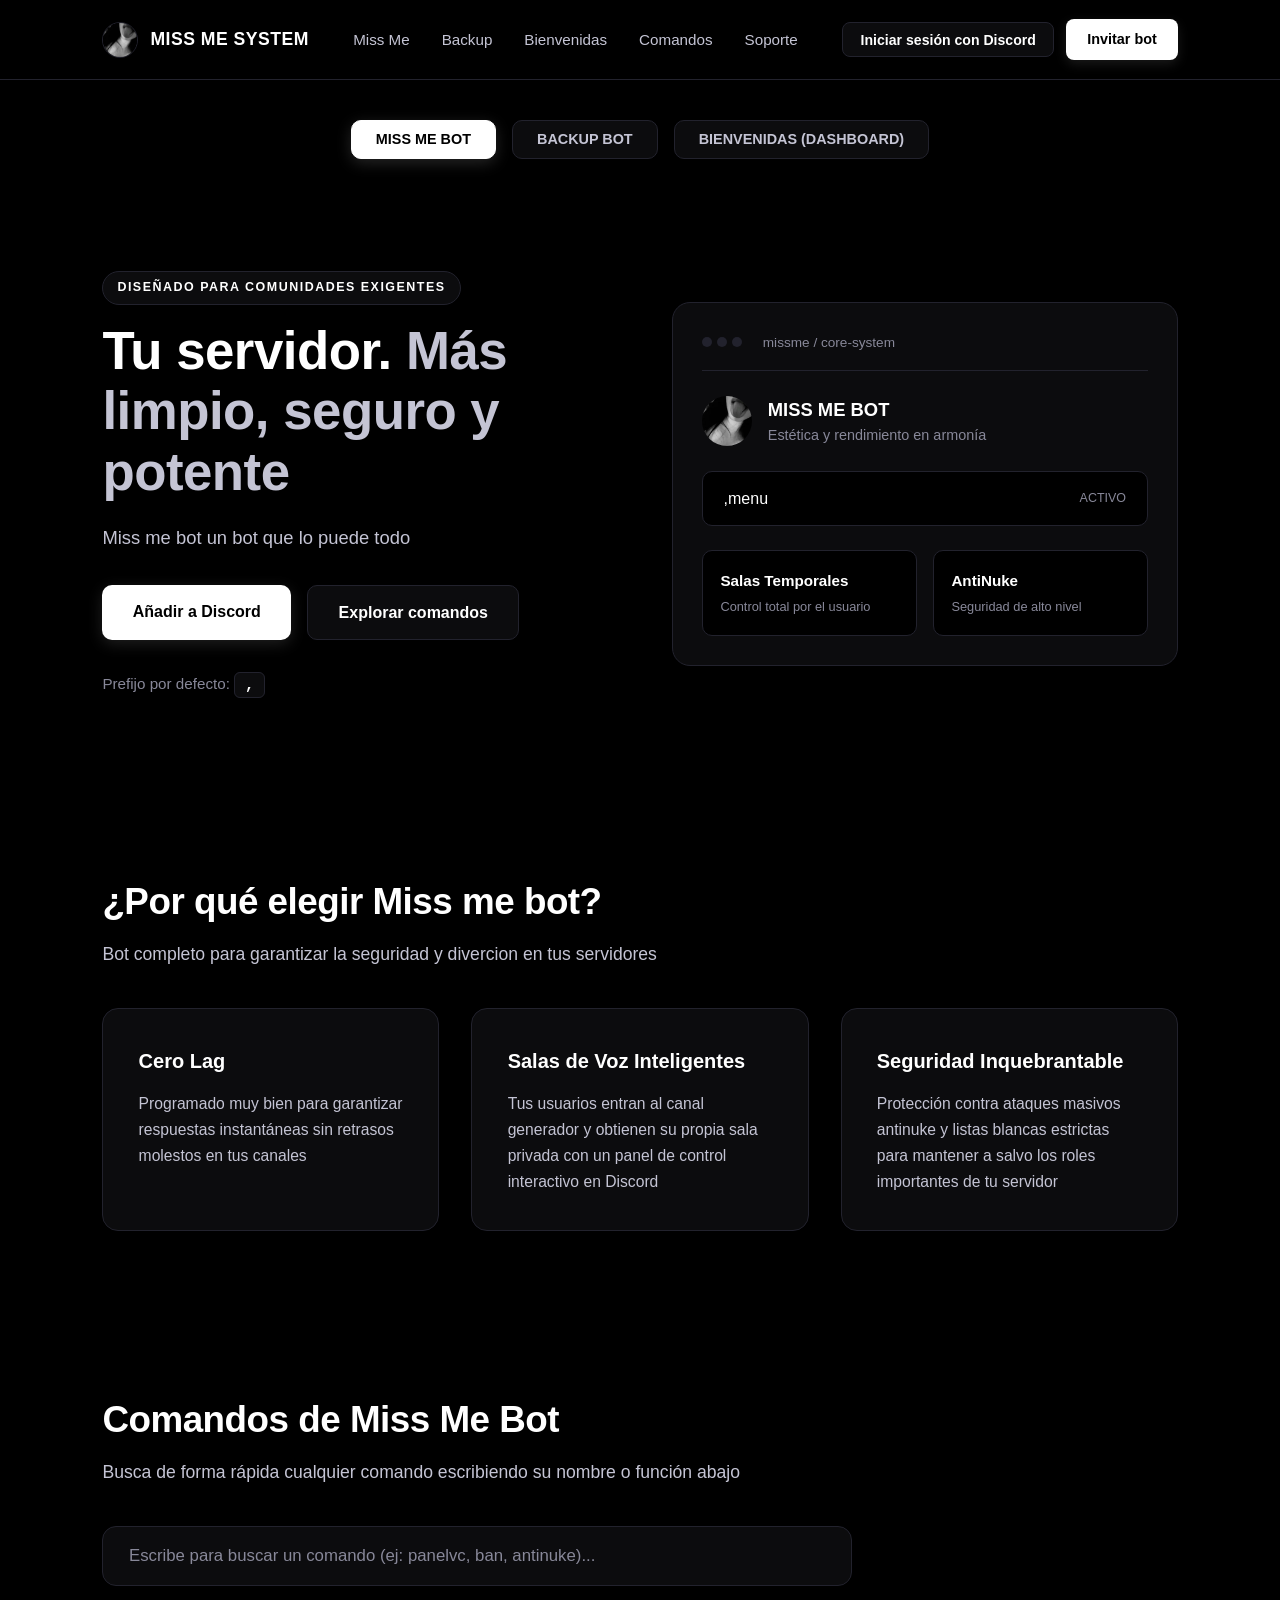
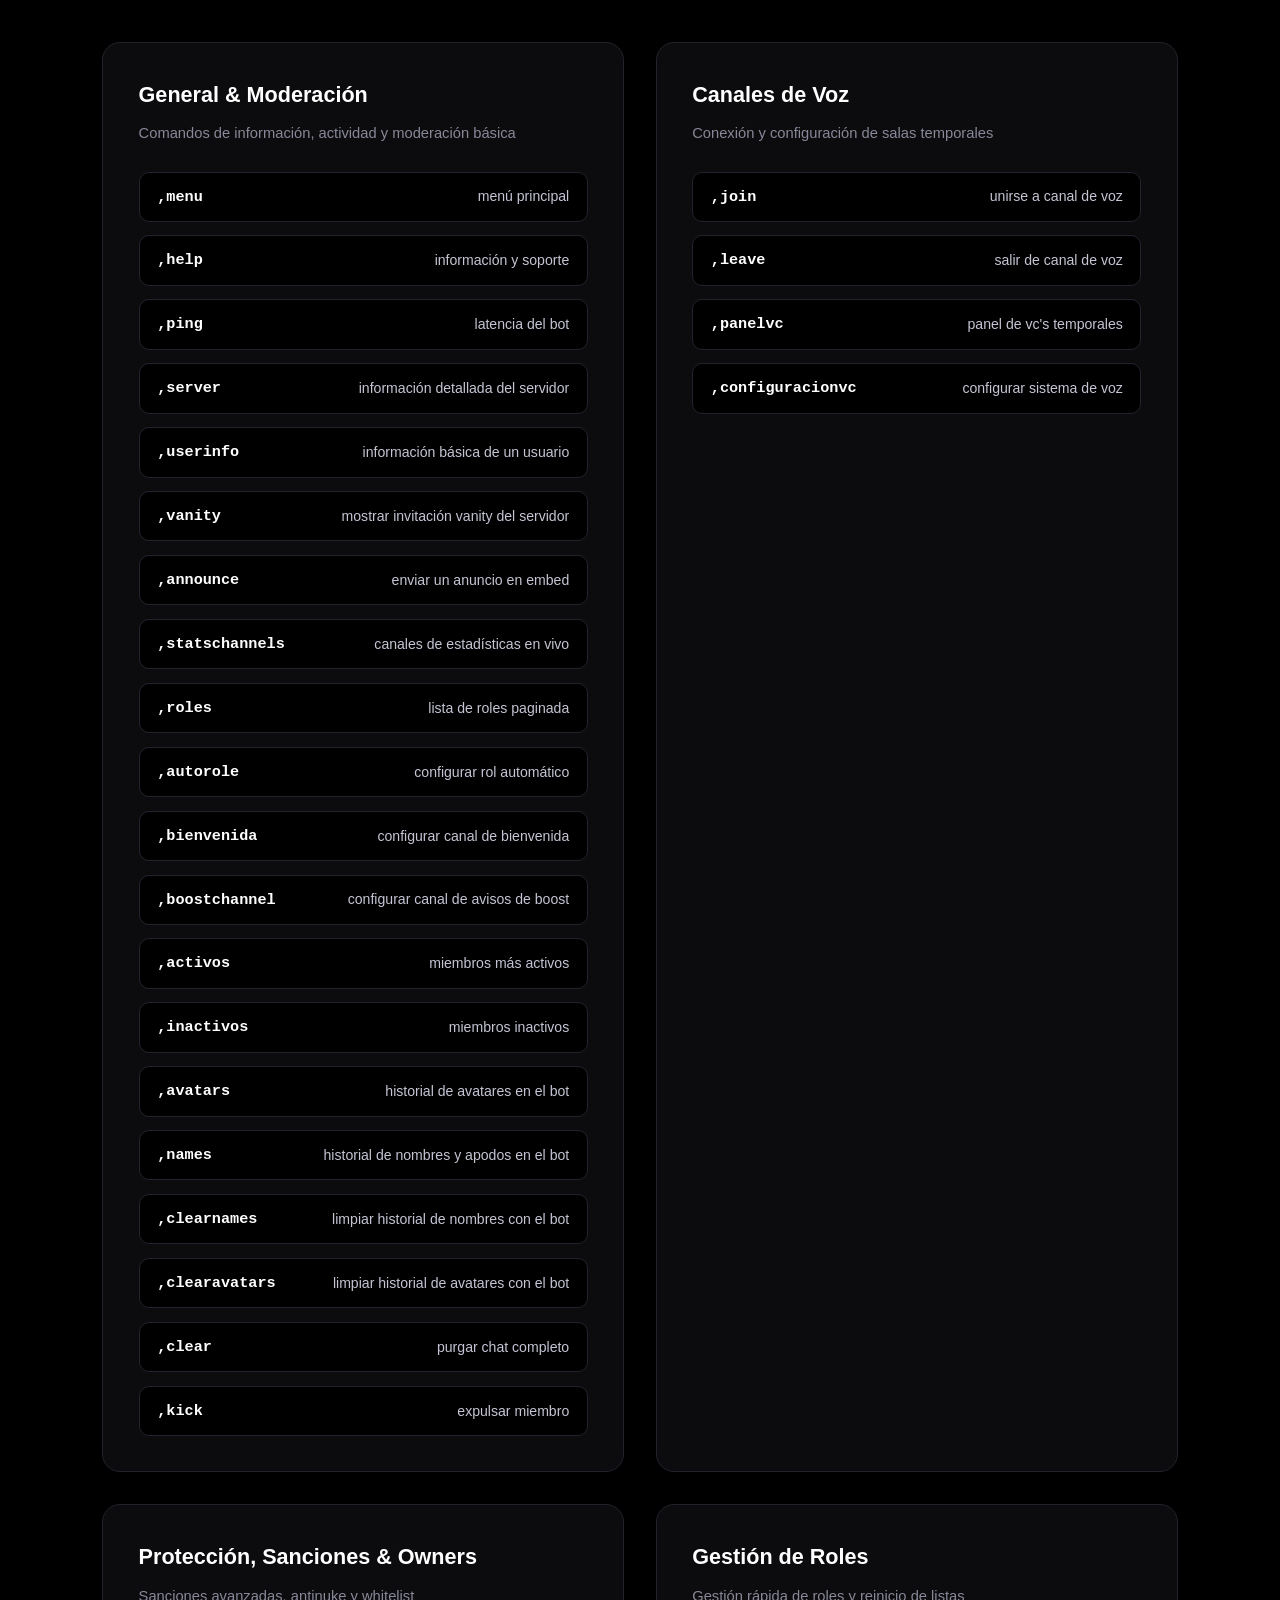
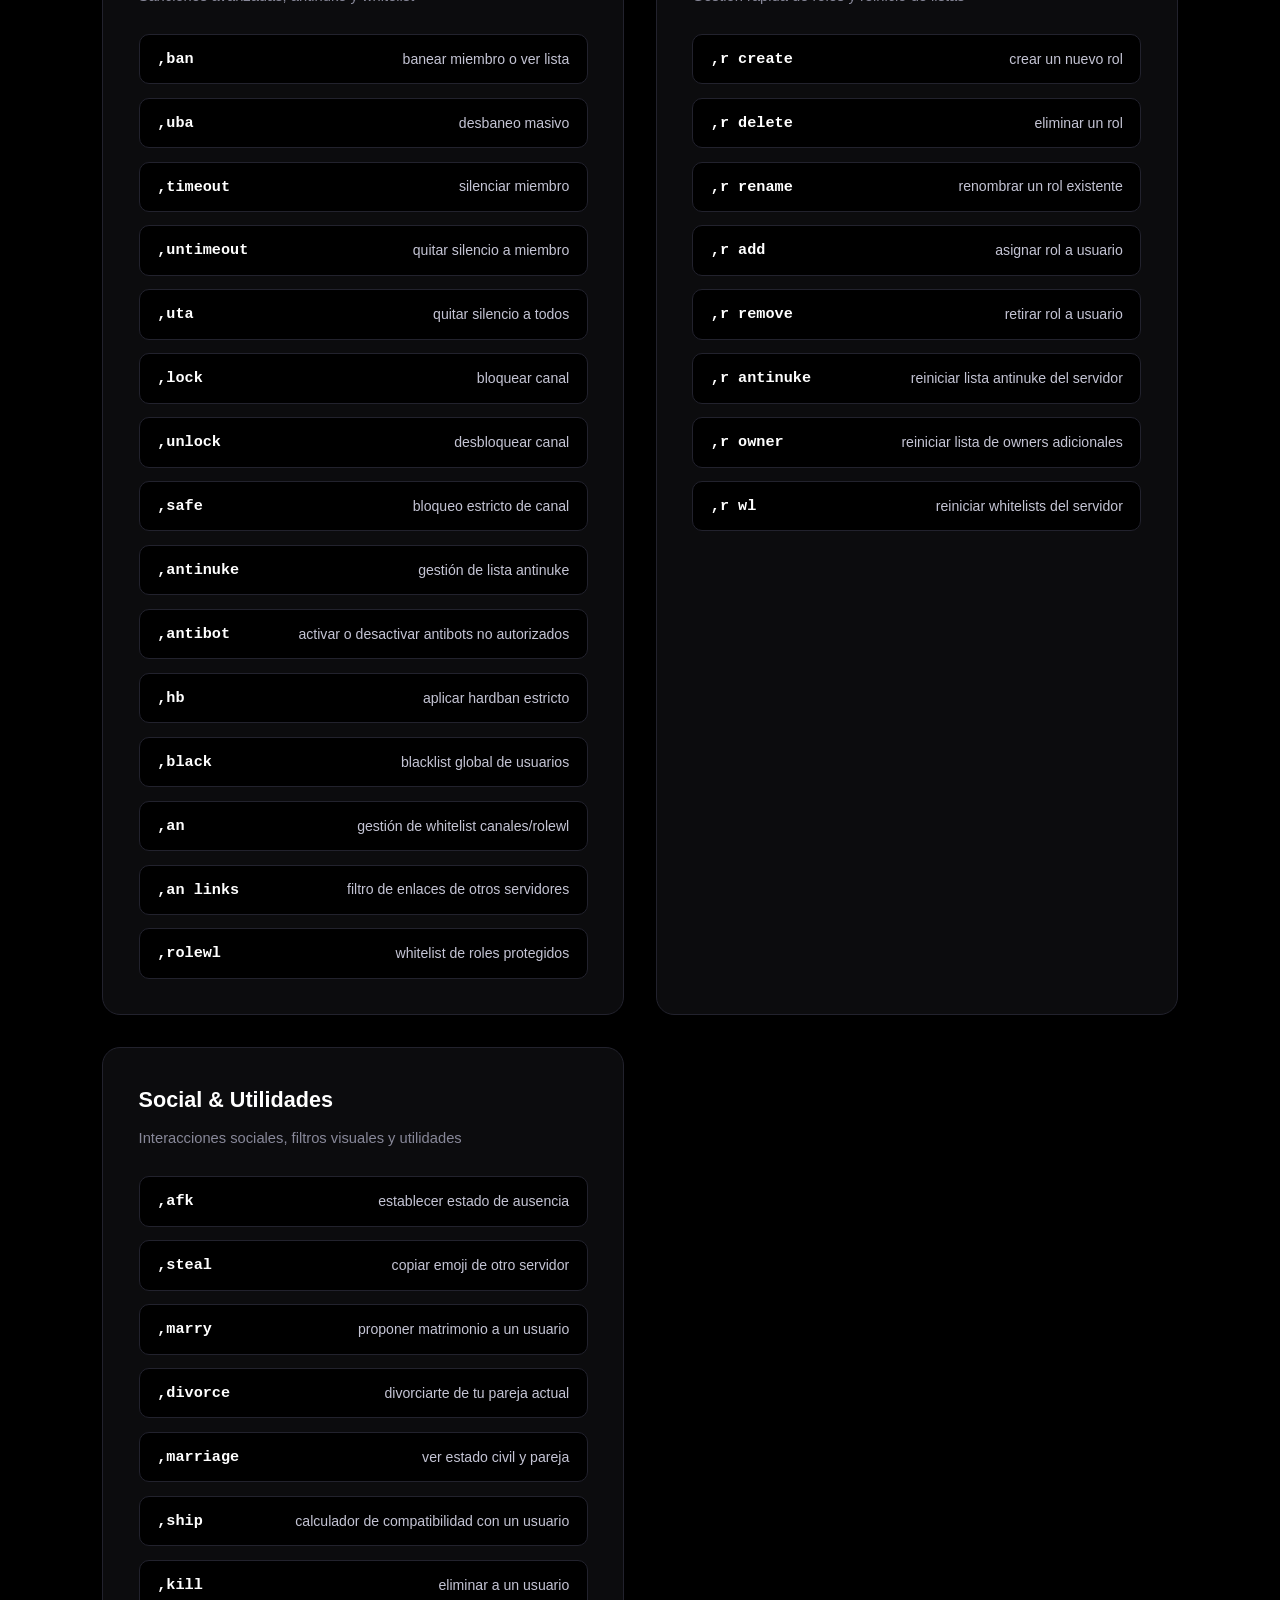
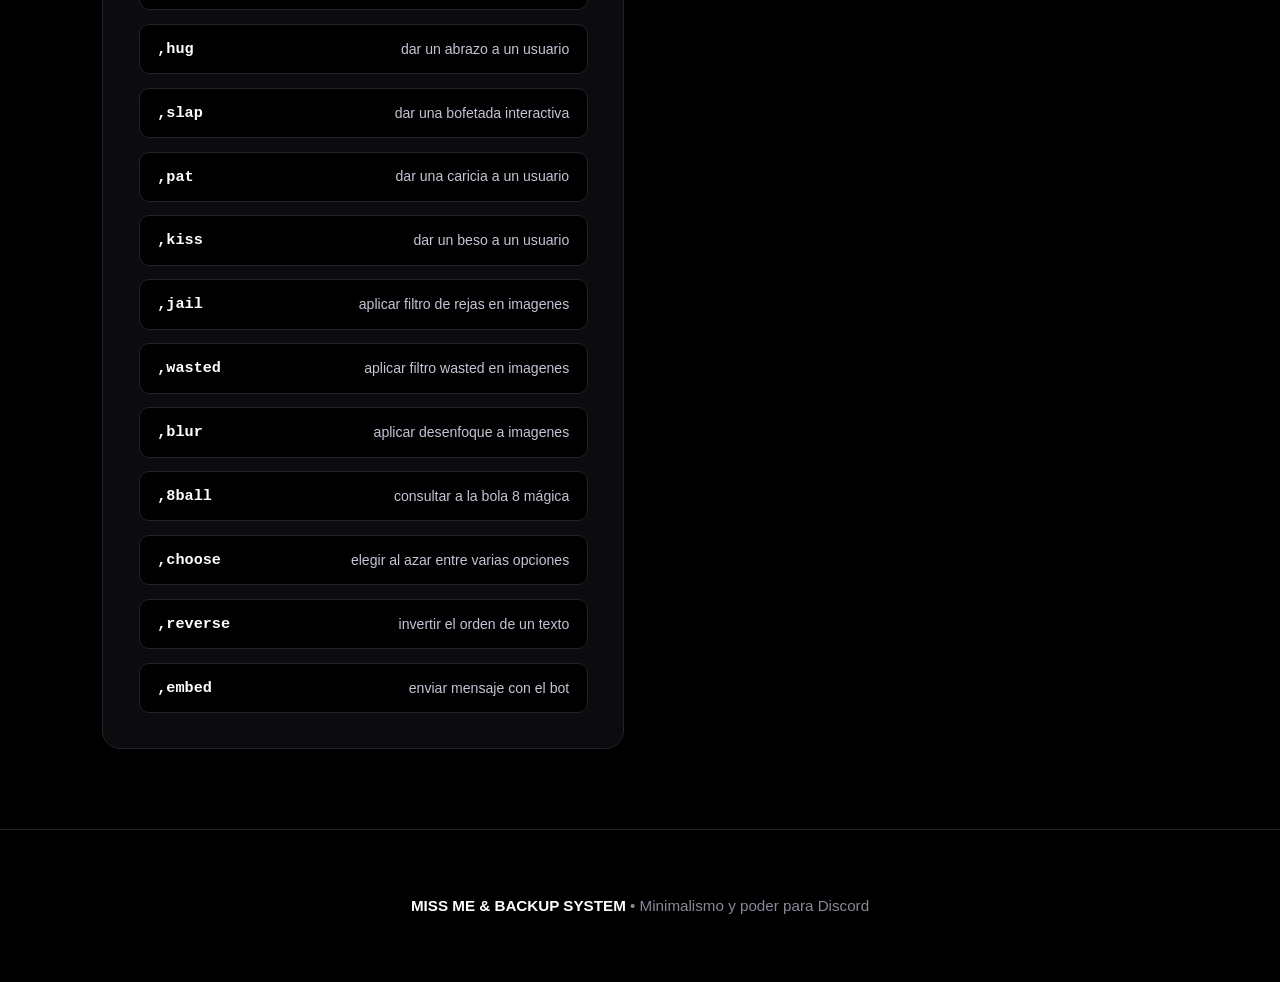
==== index.html @ 56c79252 "Update index.html" ====
<!DOCTYPE html>
<html lang="es">
<head>
    <meta charset="UTF-8">
    <meta name="viewport" content="width=device-width, initial-scale=1.0">
    <title>MISS ME & BACKUP BOT - El poder de la simplicidad en Discord</title>
    <link rel="stylesheet" href="styles.css">
    <script src="https://cdn.jsdelivr.net/npm/chart.js"></script>
    <style>
        .bot-switcher-bar {
            display: flex;
            justify-content: center;
            flex-wrap: wrap;
            gap: 1rem;
            margin: 7.5rem auto -4rem auto;
            padding: 0 8%;
            position: relative;
            z-index: 10;
        }

        .switch-btn {
            background: var(--bg-card);
            color: var(--text-secondary);
            border: 1px solid var(--border-color);
            padding: 0.65rem 1.5rem;
            border-radius: 10px;
            font-size: 0.9rem;
            font-weight: 600;
            cursor: pointer;
            transition: all 0.3s cubic-bezier(0.16, 1, 0.3, 1);
            display: inline-flex;
            align-items: center;
            gap: 8px;
        }

        .switch-btn:hover {
            border-color: var(--border-highlight);
            color: var(--text-primary);
            transform: translateY(-2px);
        }

        .switch-btn.active {
            background: #ffffff;
            color: #000000;
            border-color: #ffffff;
            box-shadow: 0 4px 15px rgba(255, 255, 255, 0.15);
        }

        .bot-view {
            display: none;
            animation: fadeInView 0.4s ease;
        }

        .bot-view.active-view {
            display: block;
        }

        @keyframes fadeInView {
            from { opacity: 0; transform: translateY(6px); }
            to { opacity: 1; transform: translateY(0); }
        }

        .nav-actions {
            display: flex;
            align-items: center;
            gap: 0.75rem;
        }

        .btn-discord-login {
            background: var(--bg-card);
            color: var(--text-primary);
            border: 1px solid var(--border-color);
            padding: 0.55rem 1.1rem;
            border-radius: 8px;
            font-weight: 600;
            font-size: 0.88rem;
            cursor: pointer;
            display: inline-flex;
            align-items: center;
            gap: 8px;
            transition: all 0.3s ease;
        }

        .btn-discord-login:hover {
            border-color: var(--border-highlight);
            background: var(--bg-card-hover);
        }

        .user-pill {
            display: none;
            align-items: center;
            gap: 8px;
            background: var(--bg-card);
            border: 1px solid var(--border-color);
            padding: 0.35rem 0.9rem 0.35rem 0.45rem;
            border-radius: 999px;
            font-size: 0.85rem;
            font-weight: 600;
            cursor: pointer;
            transition: border-color 0.2s;
        }

        .user-pill:hover {
            border-color: var(--border-highlight);
        }

        .user-pill img {
            width: 26px;
            height: 26px;
            border-radius: 50%;
            object-fit: cover;
        }

        .dashboard-section {
            padding: 7rem 8% 5rem 8%;
            max-width: 1300px;
            margin: 0 auto;
        }

        .login-gate-card {
            background: var(--bg-card);
            border: 1px solid var(--border-color);
            border-radius: 18px;
            padding: 4rem 2rem;
            text-align: center;
            max-width: 560px;
            margin: 2rem auto;
        }

        .login-gate-card h2 {
            font-size: 1.8rem;
            margin-bottom: 0.8rem;
        }

        .login-gate-card p {
            color: var(--text-secondary);
            margin-bottom: 2rem;
            font-size: 0.98rem;
        }

        .bot-status-pill {
            display: inline-flex;
            align-items: center;
            gap: 8px;
            background: var(--bg-card);
            border: 1px solid var(--border-color);
            padding: 6px 14px;
            border-radius: 999px;
            font-size: 0.82rem;
            color: var(--text-secondary);
            margin-bottom: 1.5rem;
        }

        .dot-status {
            width: 8px;
            height: 8px;
            border-radius: 50%;
            background: #2ecc71;
        }

        .dot-status.offline {
            background: #e74c3c;
        }

        .owner-topbar {
            background: var(--bg-card);
            border: 1px solid var(--border-color);
            border-radius: 16px;
            padding: 1.4rem 1.8rem;
            margin-bottom: 1.8rem;
            display: grid;
            grid-template-columns: 1fr 1.4fr;
            gap: 1.5rem;
            align-items: start;
        }

        .owner-block label {
            display: block;
            font-size: 0.8rem;
            text-transform: uppercase;
            letter-spacing: 0.8px;
            color: var(--text-muted);
            margin-bottom: 0.6rem;
            font-weight: 700;
        }

        .editors-controls {
            display: flex;
            gap: 0.6rem;
            margin-bottom: 0.8rem;
        }

        .editors-tags {
            display: flex;
            flex-wrap: wrap;
            gap: 0.5rem;
        }

        .editor-tag {
            background: var(--bg-main);
            border: 1px solid var(--border-color);
            color: var(--text-primary);
            font-size: 0.8rem;
            padding: 4px 10px;
            border-radius: 999px;
            display: inline-flex;
            align-items: center;
            gap: 6px;
        }

        .editor-tag.owner-badge {
            border-color: var(--border-highlight);
        }

        .editor-tag button {
            background: none;
            border: none;
            color: var(--text-muted);
            cursor: pointer;
            font-size: 0.9rem;
            line-height: 1;
        }

        .editor-tag button:hover {
            color: #ffffff;
        }

        .welcome-grid {
            display: grid;
            grid-template-columns: 1.15fr 0.85fr;
            gap: 2rem;
            align-items: start;
        }

        .dash-card {
            background: var(--bg-card);
            border: 1px solid var(--border-color);
            border-radius: 18px;
            padding: 2rem;
            transition: all 0.35s cubic-bezier(0.16, 1, 0.3, 1);
        }

        .dash-card:hover {
            border-color: var(--border-highlight);
            background: var(--bg-card-hover);
        }

        .dash-card h3 {
            font-size: 1.25rem;
            margin-bottom: 0.4rem;
        }

        .dash-sub {
            color: var(--text-muted);
            font-size: 0.88rem;
            margin-bottom: 1.6rem;
        }

        .form-group {
            margin-bottom: 1.2rem;
        }

        .form-group label {
            display: block;
            font-size: 0.85rem;
            font-weight: 600;
            color: var(--text-secondary);
            margin-bottom: 0.45rem;
        }

        .dash-input,
        .dash-select,
        .dash-textarea {
            width: 100%;
            background: var(--bg-main);
            border: 1px solid var(--border-color);
            color: var(--text-primary);
            padding: 0.72rem 0.95rem;
            border-radius: 10px;
            font-size: 0.9rem;
            outline: none;
            transition: border-color 0.25s;
        }

        .dash-input:focus,
        .dash-select:focus,
        .dash-textarea:focus {
            border-color: var(--border-highlight);
        }

        .dash-textarea {
            min-height: 110px;
            resize: vertical;
            line-height: 1.45;
        }

        .vars-row {
            display: flex;
            flex-wrap: wrap;
            gap: 6px;
            margin-top: 8px;
            align-items: center;
        }

        .vars-row span {
            font-size: 0.78rem;
            color: var(--text-muted);
        }

        .var-btn {
            background: var(--bg-main);
            border: 1px solid var(--border-color);
            color: var(--text-secondary);
            font-family: monospace;
            font-size: 0.78rem;
            padding: 3px 8px;
            border-radius: 6px;
            cursor: pointer;
            transition: all 0.2s;
        }

        .var-btn:hover {
            border-color: var(--border-highlight);
            color: var(--text-primary);
        }

        .row-2 {
            display: grid;
            grid-template-columns: 1fr 1fr;
            gap: 1rem;
        }

        .toggle-box {
            background: var(--bg-main);
            border: 1px solid var(--border-color);
            border-radius: 10px;
            padding: 0.68rem 0.95rem;
            display: flex;
            justify-content: space-between;
            align-items: center;
            font-size: 0.88rem;
            color: var(--text-primary);
        }

        .toggle-box input[type="checkbox"] {
            width: 18px;
            height: 18px;
            accent-color: #ffffff;
            cursor: pointer;
        }

        .color-box {
            background: var(--bg-main);
            border: 1px solid var(--border-color);
            border-radius: 10px;
            padding: 0.42rem 0.85rem;
            display: flex;
            align-items: center;
            gap: 10px;
        }

        .color-box input[type="color"] {
            width: 30px;
            height: 26px;
            border: none;
            background: transparent;
            cursor: pointer;
        }

        .upload-zone {
            background: var(--bg-main);
            border: 1px dashed var(--border-color);
            border-radius: 10px;
            padding: 0.85rem 1rem;
            display: flex;
            align-items: center;
            justify-content: space-between;
            gap: 12px;
            transition: border-color 0.25s;
        }

        .upload-zone:hover {
            border-color: var(--border-highlight);
        }

        .upload-info {
            display: flex;
            align-items: center;
            gap: 10px;
            min-width: 0;
        }

        .upload-mini-thumb {
            width: 38px;
            height: 38px;
            border-radius: 6px;
            object-fit: cover;
            border: 1px solid var(--border-color);
            display: none;
        }

        .upload-text {
            font-size: 0.84rem;
            color: var(--text-secondary);
            white-space: nowrap;
            overflow: hidden;
            text-overflow: ellipsis;
        }

        .upload-btns {
            display: flex;
            gap: 6px;
            flex-shrink: 0;
        }

        .btn-mini {
            background: var(--bg-card);
            border: 1px solid var(--border-color);
            color: var(--text-primary);
            padding: 5px 10px;
            border-radius: 7px;
            font-size: 0.78rem;
            font-weight: 600;
            cursor: pointer;
            transition: border-color 0.2s;
        }

        .btn-mini:hover {
            border-color: var(--border-highlight);
        }

        .dash-actions {
            display: grid;
            grid-template-columns: 1fr 1fr;
            gap: 0.9rem;
            margin-top: 1.4rem;
        }

        .dash-actions button {
            cursor: pointer;
            border: none;
            text-align: center;
            font-size: 0.92rem;
        }

        .dash-actions .btn-secondary {
            border: 1px solid var(--border-color);
        }

        .preview-card {
            position: sticky;
            top: 6.5rem;
        }

        .discord-box {
            background: var(--bg-main);
            border: 1px solid var(--border-color);
            border-radius: 14px;
            padding: 1.3rem;
        }

        .dc-msg {
            display: flex;
            gap: 12px;
            align-items: flex-start;
        }

        .dc-avatar {
            width: 40px;
            height: 40px;
            border-radius: 50%;
            object-fit: cover;
            border: 1px solid var(--border-color);
            flex-shrink: 0;
        }

        .dc-body {
            flex: 1;
            min-width: 0;
        }

        .dc-header {
            display: flex;
            align-items: center;
            gap: 6px;
            margin-bottom: 4px;
        }

        .dc-botname {
            color: #e74c3c;
            font-weight: 700;
            font-size: 0.92rem;
        }

        .dc-app-badge {
            background: #5865F2;
            color: #ffffff;
            font-size: 0.62rem;
            font-weight: 700;
            padding: 1px 5px;
            border-radius: 4px;
        }

        .dc-time {
            color: var(--text-muted);
            font-size: 0.74rem;
        }

        .dc-outside {
            color: var(--text-primary);
            font-size: 0.9rem;
            margin-bottom: 8px;
        }

        .dc-mention {
            background: rgba(88, 101, 242, 0.28);
            color: #c9cdfb;
            padding: 0 4px;
            border-radius: 4px;
        }

        .dc-embed {
            background: #0b0b0d;
            border-top: 1px solid var(--border-color);
            border-right: 1px solid var(--border-color);
            border-bottom: 1px solid var(--border-color);
            border-left: 4px solid #010101;
            border-radius: 6px;
            padding: 13px 15px;
        }

        .dc-embed-top {
            display: flex;
            justify-content: space-between;
            gap: 12px;
        }

        .dc-embed-desc {
            color: var(--text-secondary);
            font-size: 0.86rem;
            line-height: 1.45;
            white-space: pre-wrap;
            word-break: break-word;
        }

        .dc-embed-desc strong {
            color: var(--text-primary);
        }

        .dc-thumb {
            width: 74px;
            height: 74px;
            border-radius: 8px;
            object-fit: cover;
            flex-shrink: 0;
        }

        .dc-banner {
            width: 100%;
            max-height: 200px;
            object-fit: cover;
            border-radius: 6px;
            margin-top: 10px;
            display: none;
        }

        .dc-link-btn {
            display: inline-flex;
            align-items: center;
            gap: 6px;
            background: var(--bg-card);
            border: 1px solid var(--border-color);
            color: var(--text-primary);
            font-size: 0.82rem;
            font-weight: 600;
            padding: 6px 13px;
            border-radius: 6px;
            margin-top: 8px;
            text-decoration: none;
        }

        .save-toast {
            margin-top: 1rem;
            background: var(--bg-main);
            border: 1px solid var(--border-highlight);
            color: var(--text-primary);
            padding: 0.75rem 1rem;
            border-radius: 10px;
            font-size: 0.85rem;
            display: none;
        }

        .host-shell {
            display: grid;
            grid-template-columns: 260px 1fr;
            gap: 1.8rem;
            align-items: start;
        }

        .host-sidebar {
            background: var(--bg-card);
            border: 1px solid var(--border-color);
            border-radius: 18px;
            padding: 1.4rem;
            position: sticky;
            top: 6.5rem;
        }

        .host-side-profile {
            display: flex;
            align-items: center;
            gap: 12px;
            padding-bottom: 1.1rem;
            margin-bottom: 1.1rem;
            border-bottom: 1px solid var(--border-color);
        }

        .host-side-profile img {
            width: 42px;
            height: 42px;
            border-radius: 12px;
            object-fit: cover;
            border: 1px solid var(--border-color);
        }

        .host-side-nav {
            display: flex;
            flex-direction: column;
            gap: 0.45rem;
            margin-bottom: 1.3rem;
        }

        .host-side-btn {
            width: 100%;
            text-align: left;
            background: var(--bg-main);
            color: var(--text-secondary);
            border: 1px solid var(--border-color);
            padding: 0.65rem 0.9rem;
            border-radius: 10px;
            font-size: 0.86rem;
            font-weight: 600;
            cursor: pointer;
            display: flex;
            justify-content: space-between;
            align-items: center;
            transition: all 0.25s ease;
        }

        .host-side-btn:hover {
            border-color: var(--border-highlight);
            color: var(--text-primary);
            transform: translateX(3px);
        }

        .host-side-btn.active {
            background: #ffffff;
            color: #000000;
            border-color: #ffffff;
        }

        .host-side-badge {
            font-family: monospace;
            font-size: 0.75rem;
            padding: 2px 7px;
            border-radius: 999px;
            border: 1px solid var(--border-color);
        }

        .host-side-metrics {
            background: var(--bg-main);
            border: 1px solid var(--border-color);
            border-radius: 12px;
            padding: 0.9rem;
            font-size: 0.8rem;
            color: var(--text-secondary);
            display: flex;
            flex-direction: column;
            gap: 0.5rem;
        }

        .host-side-row {
            display: flex;
            justify-content: space-between;
            align-items: center;
        }

        .host-side-row strong {
            color: var(--text-primary);
            font-family: monospace;
        }

        .host-main {
            display: flex;
            flex-direction: column;
            gap: 1.5rem;
        }

        .host-header-row {
            background: var(--bg-card);
            border: 1px solid var(--border-color);
            border-radius: 18px;
            padding: 1.4rem 1.8rem;
            display: flex;
            justify-content: space-between;
            align-items: center;
            flex-wrap: wrap;
            gap: 1rem;
        }

        .host-kpis {
            display: grid;
            grid-template-columns: repeat(3, 1fr);
            gap: 1rem;
        }

        .host-kpi-card {
            background: var(--bg-card);
            border: 1px solid var(--border-color);
            border-radius: 16px;
            padding: 1.2rem 1.3rem;
            transition: all 0.3s cubic-bezier(0.16, 1, 0.3, 1);
        }

        .host-kpi-card:hover {
            border-color: var(--border-highlight);
            background: var(--bg-card-hover);
            transform: translateY(-3px);
        }

        .host-kpi-label {
            font-size: 0.74rem;
            color: var(--text-muted);
            text-transform: uppercase;
            letter-spacing: 0.7px;
            font-weight: 700;
        }

        .host-kpi-val {
            font-size: 1.5rem;
            font-weight: 800;
            font-family: monospace;
            margin-top: 0.35rem;
            color: var(--text-primary);
        }

        .host-kpi-sub {
            font-size: 0.78rem;
            color: var(--text-secondary);
            margin-top: 0.25rem;
        }

        .host-charts-grid {
            display: grid;
            grid-template-columns: 1.5fr 1fr;
            gap: 1.2rem;
        }

        .host-chart-box {
            position: relative;
            height: 230px;
            width: 100%;
        }

        .host-tab-panel {
            display: none;
            animation: fadeInView 0.3s ease;
        }

        .host-tab-panel.active {
            display: block;
        }

        .host-guilds-grid {
            display: grid;
            grid-template-columns: repeat(auto-fill, minmax(280px, 1fr));
            gap: 1rem;
        }

        .host-guild-card {
            background: var(--bg-card);
            border: 1px solid var(--border-color);
            border-radius: 16px;
            padding: 1.1rem;
            display: flex;
            gap: 12px;
            align-items: flex-start;
            transition: all 0.3s cubic-bezier(0.16, 1, 0.3, 1);
        }

        .host-guild-card:hover {
            border-color: var(--border-highlight);
            background: var(--bg-card-hover);
            transform: translateY(-3px);
        }

        .host-guild-icon {
            width: 48px;
            height: 48px;
            border-radius: 12px;
            object-fit: cover;
            border: 1px solid var(--border-color);
            flex-shrink: 0;
        }

        .host-guild-link {
            display: inline-block;
            margin-top: 6px;
            font-size: 0.78rem;
            font-family: monospace;
            color: var(--text-primary);
            text-decoration: underline;
            word-break: break-all;
        }

        .host-guild-link-muted {
            display: inline-block;
            margin-top: 6px;
            font-size: 0.76rem;
            font-family: monospace;
            color: var(--text-muted);
        }

        .host-toolbar {
            display: flex;
            justify-content: space-between;
            align-items: center;
            flex-wrap: wrap;
            gap: 0.8rem;
            margin-bottom: 1rem;
        }

        .host-console-box {
            background: var(--bg-main);
            border: 1px solid var(--border-color);
            border-radius: 14px;
            padding: 1rem;
            font-family: monospace;
            max-height: 420px;
            overflow-y: auto;
        }

        .host-log-list {
            display: flex;
            flex-direction: column;
            gap: 0.75rem;
        }

        .host-log-item {
            background: var(--bg-card);
            border: 1px solid var(--border-color);
            border-radius: 14px;
            padding: 0.95rem 1.15rem;
            font-size: 0.86rem;
            line-height: 1.45;
            transition: border-color 0.25s ease;
        }

        .host-log-item:hover {
            border-color: var(--border-highlight);
        }

        .host-log-meta {
            color: var(--text-muted);
            font-size: 0.78rem;
            margin-bottom: 0.35rem;
        }

        @media (max-width: 1050px) {
            .host-shell {
                grid-template-columns: 1fr;
            }
            .host-sidebar {
                position: static;
            }
            .host-kpis {
                grid-template-columns: repeat(2, 1fr);
            }
            .host-charts-grid {
                grid-template-columns: 1fr;
            }
        }

        @media (max-width: 900px) {
            .bot-switcher-bar {
                margin-top: 9.5rem;
                margin-bottom: -5rem;
            }
            .owner-topbar,
            .welcome-grid,
            .row-2,
            .dash-actions,
            .host-kpis {
                grid-template-columns: 1fr;
            }
            .preview-card {
                position: static;
            }
        }
    </style>
</head>
<body>

    <nav>
        <div class="nav-logo">
            <img src="assets/avatar.png" alt="Logo">
            MISS ME SYSTEM
        </div>
        <ul class="nav-links">
            <li><a href="#" onclick="switchBot('missme')">Miss Me</a></li>
            <li><a href="#" onclick="switchBot('backup')">Backup</a></li>
            <li><a href="#" onclick="switchBot('dashboard')">Bienvenidas</a></li>
            <li id="navHostLinkItem" style="display: none;"><a href="#" onclick="switchBot('host')">Panel Host</a></li>
            <li><a href="#comandos-missme" onclick="switchBot('missme')">Comandos</a></li>
            <li><a href="https://discord.gg/removingsouls" target="_blank">Soporte</a></li>
        </ul>
        <div class="nav-actions">
            <button id="discordLoginBtn" class="btn-discord-login" onclick="toggleDiscordLogin()">
                Iniciar sesión con Discord
            </button>
            <div id="discordUserPill" class="user-pill" onclick="toggleDiscordLogin()" title="Clic para cerrar sesión">
                <img id="loggedUserAvatar" src="assets/avatar.png" alt="Avatar">
                <span id="loggedUserName">Usuario</span>
            </div>
            <a id="navInviteBtn" href="https://discord.com/api/oauth2/authorize?client_id=1551781231384068097&permissions=8&scope=bot%20applications.commands" target="_blank" class="btn-invite-nav">Invitar bot</a>
        </div>
    </nav>

    <div class="bot-switcher-bar">
        <button id="btn-missme" class="switch-btn active" onclick="switchBot('missme')">
            MISS ME BOT
        </button>
        <button id="btn-backup" class="switch-btn" onclick="switchBot('backup')">
            BACKUP BOT
        </button>
        <button id="btn-dashboard" class="switch-btn" onclick="switchBot('dashboard')">
            BIENVENIDAS (DASHBOARD)
        </button>
        <button id="btn-host" class="switch-btn" style="display: none;" onclick="switchBot('host')">
            PANEL HOST
        </button>
    </div>

    <!-- VISTA 1: MISS ME BOT -->
    <div id="view-missme" class="bot-view active-view">
        <section class="hero">
            <div class="hero-content">
                <div class="hero-tag">DISEÑADO PARA COMUNIDADES EXIGENTES</div>
                <h1>Tu servidor. <span>Más limpio, seguro y potente</span></h1>
                <p>Miss me bot un bot que lo puede todo</p>
                <div class="hero-buttons">
                    <a href="https://discord.com/api/oauth2/authorize?client_id=1551781231384068097&permissions=8&scope=bot%20applications.commands" target="_blank" class="btn-primary">Añadir a Discord</a>
                    <a href="#comandos-missme" class="btn-secondary">Explorar comandos</a>
                </div>
                <div class="hero-prefix">
                    Prefijo por defecto: <span>,</span>
                </div>
            </div>

            <div class="hero-mockup">
                <div class="mockup-header">
                    <div class="mockup-dots">
                        <span></span><span></span><span></span>
                    </div>
                    missme / core-system
                </div>
                <div class="mockup-bot-info">
                    <img src="assets/avatar.png" alt="Avatar Bot" class="mockup-bot-avatar">
                    <div>
                        <div class="mockup-bot-name">MISS ME BOT</div>
                        <div class="mockup-bot-desc">Estética y rendimiento en armonía</div>
                    </div>
                </div>
                <div class="mockup-command-box">
                    <span>,menu</span>
                    <span>ACTIVO</span>
                </div>
                <div class="mockup-features">
                    <div class="mockup-feature-item">
                        Salas Temporales
                        <small>Control total por el usuario</small>
                    </div>
                    <div class="mockup-feature-item">
                        AntiNuke
                        <small>Seguridad de alto nivel</small>
                    </div>
                </div>
            </div>
        </section>

        <section class="about-section" id="about">
            <div class="section-title">¿Por qué elegir Miss me bot?</div>
            <div class="section-subtitle">Bot completo para garantizar la seguridad y divercion en tus servidores</div>

            <div class="about-grid">
                <div class="about-card">
                    <h3>Cero Lag</h3>
                    <p>Programado muy bien para garantizar respuestas instantáneas sin retrasos molestos en tus canales</p>
                </div>
                <div class="about-card">
                    <h3>Salas de Voz Inteligentes</h3>
                    <p>Tus usuarios entran al canal generador y obtienen su propia sala privada con un panel de control interactivo en Discord</p>
                </div>
                <div class="about-card">
                    <h3>Seguridad Inquebrantable</h3>
                    <p>Protección contra ataques masivos antinuke y listas blancas estrictas para mantener a salvo los roles importantes de tu servidor</p>
                </div>
            </div>
        </section>

        <div class="commands-container" id="comandos-missme">
            <div class="section-title">Comandos de Miss Me Bot</div>
            <div class="section-subtitle">Busca de forma rápida cualquier comando escribiendo su nombre o función abajo</div>

            <div class="search-box-wrapper">
                <input type="text" id="commandSearchMissMe" placeholder="Escribe para buscar un comando (ej: panelvc, ban, antinuke)..." onkeyup="filterCommands('commandSearchMissMe', 'commandsGridMissMe')">
            </div>

            <div class="grid-commands" id="commandsGridMissMe">
                <div class="cmd-card show">
                    <div class="cmd-card-header"><h3>General & Moderación</h3></div>
                    <div class="cmd-card-desc">Comandos de información, actividad y moderación básica</div>
                    <div class="cmd-list">
                        <div class="cmd-item"><span class="cmd-name">,menu</span><span class="cmd-desc">menú principal</span></div>
                        <div class="cmd-item"><span class="cmd-name">,help</span><span class="cmd-desc">información y soporte</span></div>
                        <div class="cmd-item"><span class="cmd-name">,ping</span><span class="cmd-desc">latencia del bot</span></div>
                        <div class="cmd-item"><span class="cmd-name">,server</span><span class="cmd-desc">información detallada del servidor</span></div>
                        <div class="cmd-item"><span class="cmd-name">,userinfo</span><span class="cmd-desc">información básica de un usuario</span></div>
                        <div class="cmd-item"><span class="cmd-name">,vanity</span><span class="cmd-desc">mostrar invitación vanity del servidor</span></div>
                        <div class="cmd-item"><span class="cmd-name">,announce</span><span class="cmd-desc">enviar un anuncio en embed</span></div>
                        <div class="cmd-item"><span class="cmd-name">,statschannels</span><span class="cmd-desc">canales de estadísticas en vivo</span></div>
                        <div class="cmd-item"><span class="cmd-name">,roles</span><span class="cmd-desc">lista de roles paginada</span></div>
                        <div class="cmd-item"><span class="cmd-name">,autorole</span><span class="cmd-desc">configurar rol automático</span></div>
                        <div class="cmd-item"><span class="cmd-name">,bienvenida</span><span class="cmd-desc">configurar canal de bienvenida</span></div>
                        <div class="cmd-item"><span class="cmd-name">,boostchannel</span><span class="cmd-desc">configurar canal de avisos de boost</span></div>
                        <div class="cmd-item"><span class="cmd-name">,activos</span><span class="cmd-desc">miembros más activos</span></div>
                        <div class="cmd-item"><span class="cmd-name">,inactivos</span><span class="cmd-desc">miembros inactivos</span></div>
                        <div class="cmd-item"><span class="cmd-name">,avatars</span><span class="cmd-desc">historial de avatares en el bot</span></div>
                        <div class="cmd-item"><span class="cmd-name">,names</span><span class="cmd-desc">historial de nombres y apodos en el bot</span></div>
                        <div class="cmd-item"><span class="cmd-name">,clearnames</span><span class="cmd-desc">limpiar historial de nombres con el bot</span></div>
                        <div class="cmd-item"><span class="cmd-name">,clearavatars</span><span class="cmd-desc">limpiar historial de avatares con el bot</span></div>
                        <div class="cmd-item"><span class="cmd-name">,clear</span><span class="cmd-desc">purgar chat completo</span></div>
                        <div class="cmd-item"><span class="cmd-name">,kick</span><span class="cmd-desc">expulsar miembro</span></div>
                    </div>
                </div>

                <div class="cmd-card show">
                    <div class="cmd-card-header"><h3>Canales de Voz</h3></div>
                    <div class="cmd-card-desc">Conexión y configuración de salas temporales</div>
                    <div class="cmd-list">
                        <div class="cmd-item"><span class="cmd-name">,join</span><span class="cmd-desc">unirse a canal de voz</span></div>
                        <div class="cmd-item"><span class="cmd-name">,leave</span><span class="cmd-desc">salir de canal de voz</span></div>
                        <div class="cmd-item"><span class="cmd-name">,panelvc</span><span class="cmd-desc">panel de vc's temporales</span></div>
                        <div class="cmd-item"><span class="cmd-name">,configuracionvc</span><span class="cmd-desc">configurar sistema de voz</span></div>
                    </div>
                </div>

                <div class="cmd-card show">
                    <div class="cmd-card-header"><h3>Protección, Sanciones & Owners</h3></div>
                    <div class="cmd-card-desc">Sanciones avanzadas, antinuke y whitelist</div>
                    <div class="cmd-list">
                        <div class="cmd-item"><span class="cmd-name">,ban</span><span class="cmd-desc">banear miembro o ver lista</span></div>
                        <div class="cmd-item"><span class="cmd-name">,uba</span><span class="cmd-desc">desbaneo masivo</span></div>
                        <div class="cmd-item"><span class="cmd-name">,timeout</span><span class="cmd-desc">silenciar miembro</span></div>
                        <div class="cmd-item"><span class="cmd-name">,untimeout</span><span class="cmd-desc">quitar silencio a miembro</span></div>
                        <div class="cmd-item"><span class="cmd-name">,uta</span><span class="cmd-desc">quitar silencio a todos</span></div>
                        <div class="cmd-item"><span class="cmd-name">,lock</span><span class="cmd-desc">bloquear canal</span></div>
                        <div class="cmd-item"><span class="cmd-name">,unlock</span><span class="cmd-desc">desbloquear canal</span></div>
                        <div class="cmd-item"><span class="cmd-name">,safe</span><span class="cmd-desc">bloqueo estricto de canal</span></div>
                        <div class="cmd-item"><span class="cmd-name">,antinuke</span><span class="cmd-desc">gestión de lista antinuke</span></div>
                        <div class="cmd-item"><span class="cmd-name">,antibot</span><span class="cmd-desc">activar o desactivar antibots no autorizados</span></div>
                        <div class="cmd-item"><span class="cmd-name">,hb</span><span class="cmd-desc">aplicar hardban estricto</span></div>
                        <div class="cmd-item"><span class="cmd-name">,black</span><span class="cmd-desc">blacklist global de usuarios</span></div>
                        <div class="cmd-item"><span class="cmd-name">,an</span><span class="cmd-desc">gestión de whitelist canales/rolewl</span></div>
                        <div class="cmd-item"><span class="cmd-name">,an links</span><span class="cmd-desc">filtro de enlaces de otros servidores</span></div>
                        <div class="cmd-item"><span class="cmd-name">,rolewl</span><span class="cmd-desc">whitelist de roles protegidos</span></div>
                    </div>
                </div>

                <div class="cmd-card show">
                    <div class="cmd-card-header"><h3>Gestión de Roles</h3></div>
                    <div class="cmd-card-desc">Gestión rápida de roles y reinicio de listas</div>
                    <div class="cmd-list">
                        <div class="cmd-item"><span class="cmd-name">,r create</span><span class="cmd-desc">crear un nuevo rol</span></div>
                        <div class="cmd-item"><span class="cmd-name">,r delete</span><span class="cmd-desc">eliminar un rol</span></div>
                        <div class="cmd-item"><span class="cmd-name">,r rename</span><span class="cmd-desc">renombrar un rol existente</span></div>
                        <div class="cmd-item"><span class="cmd-name">,r add</span><span class="cmd-desc">asignar rol a usuario</span></div>
                        <div class="cmd-item"><span class="cmd-name">,r remove</span><span class="cmd-desc">retirar rol a usuario</span></div>
                        <div class="cmd-item"><span class="cmd-name">,r antinuke</span><span class="cmd-desc">reiniciar lista antinuke del servidor</span></div>
                        <div class="cmd-item"><span class="cmd-name">,r owner</span><span class="cmd-desc">reiniciar lista de owners adicionales</span></div>
                        <div class="cmd-item"><span class="cmd-name">,r wl</span><span class="cmd-desc">reiniciar whitelists del servidor</span></div>
                    </div>
                </div>

                <div class="cmd-card show">
                    <div class="cmd-card-header"><h3>Social & Utilidades</h3></div>
                    <div class="cmd-card-desc">Interacciones sociales, filtros visuales y utilidades</div>
                    <div class="cmd-list">
                        <div class="cmd-item"><span class="cmd-name">,afk</span><span class="cmd-desc">establecer estado de ausencia</span></div>
                        <div class="cmd-item"><span class="cmd-name">,steal</span><span class="cmd-desc">copiar emoji de otro servidor</span></div>
                        <div class="cmd-item"><span class="cmd-name">,marry</span><span class="cmd-desc">proponer matrimonio a un usuario</span></div>
                        <div class="cmd-item"><span class="cmd-name">,divorce</span><span class="cmd-desc">divorciarte de tu pareja actual</span></div>
                        <div class="cmd-item"><span class="cmd-name">,marriage</span><span class="cmd-desc">ver estado civil y pareja</span></div>
                        <div class="cmd-item"><span class="cmd-name">,ship</span><span class="cmd-desc">calculador de compatibilidad con un usuario</span></div>
                        <div class="cmd-item"><span class="cmd-name">,kill</span><span class="cmd-desc">eliminar a un usuario</span></div>
                        <div class="cmd-item"><span class="cmd-name">,hug</span><span class="cmd-desc">dar un abrazo a un usuario</span></div>
                        <div class="cmd-item"><span class="cmd-name">,slap</span><span class="cmd-desc">dar una bofetada interactiva</span></div>
                        <div class="cmd-item"><span class="cmd-name">,pat</span><span class="cmd-desc">dar una caricia a un usuario</span></div>
                        <div class="cmd-item"><span class="cmd-name">,kiss</span><span class="cmd-desc">dar un beso a un usuario</span></div>
                        <div class="cmd-item"><span class="cmd-name">,jail</span><span class="cmd-desc">aplicar filtro de rejas en imagenes</span></div>
                        <div class="cmd-item"><span class="cmd-name">,wasted</span><span class="cmd-desc">aplicar filtro wasted en imagenes</span></div>
                        <div class="cmd-item"><span class="cmd-name">,blur</span><span class="cmd-desc">aplicar desenfoque a imagenes</span></div>
                        <div class="cmd-item"><span class="cmd-name">,8ball</span><span class="cmd-desc">consultar a la bola 8 mágica</span></div>
                        <div class="cmd-item"><span class="cmd-name">,choose</span><span class="cmd-desc">elegir al azar entre varias opciones</span></div>
                        <div class="cmd-item"><span class="cmd-name">,reverse</span><span class="cmd-desc">invertir el orden de un texto</span></div>
                        <div class="cmd-item"><span class="cmd-name">,embed</span><span class="cmd-desc">enviar mensaje con el bot</span></div>
                    </div>
                </div>
            </div>
        </div>
    </div>

    <!-- VISTA 2: BACKUP BOT -->
    <div id="view-backup" class="bot-view">
        <section class="hero">
            <div class="hero-content">
                <div class="hero-tag">BOT DE RESPALDO Y RECUPERACIÓN INSTANTÁNEA</div>
                <h1>Backup Bot <span>Tu estructura a salvo las 24 horas</span></h1>
                <p>Trabaja en sincronización directa con Miss Me Bot. Si alguien sin autorización elimina un canal, Backup Bot recibe la alerta interna y lo reconstruye al instante con todos sus permisos y categorías intactos</p>
                <div class="hero-buttons">
                    <a href="https://discord.com/api/oauth2/authorize?client_id=1558922334759288923&permissions=8&scope=bot" target="_blank" class="btn-primary">Añadir Backup Bot</a>
                    <a href="#comandos-backup" class="btn-secondary">Ver comandos</a>
                </div>
                <div class="hero-prefix">
                    Prefijo por defecto: <span>,</span> • Sincronización API: <span>ACTIVA</span>
                </div>
            </div>

            <div class="hero-mockup">
                <div class="mockup-header">
                    <div class="mockup-dots">
                        <span></span><span></span><span></span>
                    </div>
                    backup / autorestore-engine
                </div>
                <div class="mockup-bot-info">
                    <img src="assets/gatino window.webp" alt="Avatar Backup Bot" class="mockup-bot-avatar">
                    <div>
                        <div class="mockup-bot-name">BACKUP BOT</div>
                        <div class="mockup-bot-desc">Copias de seguridad y restauración automática</div>
                    </div>
                </div>
                <div class="mockup-command-box">
                    <span>,menu</span>
                    <span>SINCRONIZADO</span>
                </div>
                <div class="mockup-features">
                    <div class="mockup-feature-item">
                        Auto Restore
                        <small>Reconstrucción inmediata</small>
                    </div>
                    <div class="mockup-feature-item">
                        Guardado en la nube
                        <small>Roles, canales y permisos</small>
                    </div>
                </div>
            </div>
        </section>

        <section class="about-section" id="about-backup">
            <div class="section-title">¿Cómo trabaja junto a Miss Me Bot?</div>
            <div class="section-subtitle">Doble capa de defensa diseñada para evitar pérdidas irreversibles en tu servidor</div>

            <div class="about-grid">
                <div class="about-card">
                    <h3>Respaldo en la Nube</h3>
                    <p>Guarda posiciones exactas, categorías, canales de texto y voz, colores, jerarquías de roles y sobrescrituras de permisos</p>
                </div>
                <div class="about-card">
                    <h3>Recuperación Instantánea</h3>
                    <p>Al detectar un ataque en Miss Me Bot, ambos bots se comunican internamente para recrear el canal borrado en milisegundos</p>
                </div>
                <div class="about-card">
                    <h3>Auditoría y Auto Guardado</h3>
                    <p>Compara el estado actual de tu servidor contra el respaldo guardado para detectar y restaurar cualquier elemento faltante</p>
                </div>
            </div>
        </section>

        <div class="commands-container" id="comandos-backup">
            <div class="section-title">Comandos de Backup Bot</div>
            <div class="section-subtitle">Gestiona copias de seguridad, auditorías y restauraciones de tu servidor</div>

            <div class="search-box-wrapper">
                <input type="text" id="commandSearchBackup" placeholder="Escribe para buscar un comando (ej: restaurar, check, backup)..." onkeyup="filterCommands('commandSearchBackup', 'commandsGridBackup')">
            </div>

            <div class="grid-commands" id="commandsGridBackup">
                <div class="cmd-card show">
                    <div class="cmd-card-header"><h3>Gestión de Respaldos</h3></div>
                    <div class="cmd-card-desc">Creación, eliminación y programación automática de backups</div>
                    <div class="cmd-list">
                        <div class="cmd-item"><span class="cmd-name">,backup</span><span class="cmd-desc">revisa si el servidor tiene un backup activo</span></div>
                        <div class="cmd-item"><span class="cmd-name">,c backup</span><span class="cmd-desc">guarda canales, categorías, roles y permisos</span></div>
                        <div class="cmd-item"><span class="cmd-name">,d backup</span><span class="cmd-desc">elimina el backup guardado del servidor</span></div>
                        <div class="cmd-item"><span class="cmd-name">,backup set</span><span class="cmd-desc">auto guardado configurado cada numero de días</span></div>
                    </div>
                </div>

                <div class="cmd-card show">
                    <div class="cmd-card-header"><h3>Auditoría & Restauración</h3></div>
                    <div class="cmd-card-desc">Verificación de integridad y recuperación estructural</div>
                    <div class="cmd-list">
                        <div class="cmd-item"><span class="cmd-name">,check</span><span class="cmd-desc">muestra qué canales, categorías o roles faltan</span></div>
                        <div class="cmd-item"><span class="cmd-name">,check server</span><span class="cmd-desc">muestra lista de lo guardado</span></div>
                        <div class="cmd-item"><span class="cmd-name">,restaurar</span><span class="cmd-desc">compara lo subido a la nube con lo que esta y restaura lo faltante</span></div>
                        <div class="cmd-item"><span class="cmd-name">,menu</span><span class="cmd-desc">mostrar menú de comandos de backup</span></div>
                    </div>
                </div>
            </div>
        </div>
    </div>

    <!-- VISTA 3: DASHBOARD DE BIENVENIDAS -->
    <div id="view-dashboard" class="bot-view">
        <section class="dashboard-section">

            <div id="dashLoginGate" class="login-gate-card">
                <div class="hero-tag" style="margin-bottom: 1.2rem;">PANEL DE CONTROL DE SERVIDORES</div>
                <h2>Conecta tu cuenta de Discord</h2>
                <p>Inicia sesión con tu cuenta de Discord para cargar automáticamente los servidores disponibles y configurar las bienvenidas</p>
                <button class="btn-primary" style="border: none; cursor: pointer;" onclick="toggleDiscordLogin()">
                    Iniciar sesión con Discord
                </button>
            </div>

            <div id="dashMainContent" style="display: none;">
                <div class="bot-status-pill">
                    <span id="botConnDot" class="dot-status offline"></span>
                    <span id="botConnText">Conectando con Miss Me Bot API...</span>
                </div>

                <div class="section-title">Panel de Bienvenidas</div>
                <div class="section-subtitle">Cada servidor guarda su propia configuración independiente en el bot</div>

                <div class="owner-topbar">
                    <div class="owner-block">
                        <label>Servidor seleccionado (Configuración aislada)</label>
                        <select id="guildSelect" class="dash-select" onchange="switchSelectedGuild()"></select>
                    </div>

                    <div class="owner-block" id="ownerEditorsSection">
                        <label>Miembros que pueden editar este servidor</label>
                        <div class="editors-controls">
                            <select id="memberPicker" class="dash-select"></select>
                            <button type="button" class="btn-primary" style="padding: 0.65rem 1.2rem; border: none; cursor: pointer; white-space: nowrap;" onclick="addAuthorizedEditor()">
                                + Autorizar
                            </button>
                        </div>
                        <div class="editors-tags" id="editorsList"></div>
                    </div>
                </div>

                <div class="welcome-grid">
                    <div class="dash-card">
                        <h3>Ajustes del Mensaje</h3>
                        <p class="dash-sub">Editando servidor: <strong id="editingGuildBadge">—</strong></p>

                        <div class="row-2">
                            <div class="form-group">
                                <label>Canal de Bienvenidas del Servidor</label>
                                <select id="wChannel" class="dash-select" onchange="syncFormToCurrentGuild()"></select>
                            </div>

                            <div class="form-group">
                                <label>Contador de Miembros</label>
                                <div class="toggle-box">
                                    <span>Mostrar + member #N</span>
                                    <input type="checkbox" id="wCounter" checked onchange="syncFormToCurrentGuild()">
                                </div>
                            </div>
                        </div>

                        <div class="form-group">
                            <label>Mensaje exterior (fuera del embed)</label>
                            <input type="text" id="wOutside" class="dash-input" oninput="syncFormToCurrentGuild()">
                        </div>

                        <div class="form-group">
                            <label>Texto dentro del Embed</label>
                            <textarea id="wDesc" class="dash-textarea" oninput="syncFormToCurrentGuild()"></textarea>
                            <div class="vars-row">
                                <span>Variables:</span>
                                <button type="button" class="var-btn" onclick="insertWelcomeVar('{user}')">{user}</button>
                                <button type="button" class="var-btn" onclick="insertWelcomeVar('{username}')">{username}</button>
                                <button type="button" class="var-btn" onclick="insertWelcomeVar('{server}')">{server}</button>
                                <button type="button" class="var-btn" onclick="insertWelcomeVar('{count}')">{count}</button>
                            </div>
                        </div>

                        <div class="row-2">
                            <div class="form-group">
                                <label>Color del borde del Embed</label>
                                <div class="color-box">
                                    <input type="color" id="wColor" value="#010101" oninput="syncFormToCurrentGuild()">
                                    <span id="wColorHex" style="font-family: monospace; font-size: 0.88rem;">#010101</span>
                                </div>
                            </div>

                            <div class="form-group">
                                <label>Avatar en el Embed</label>
                                <select id="wAvatarMode" class="dash-select" onchange="syncFormToCurrentGuild()">
                                    <option value="user">Avatar de cada miembro</option>
                                    <option value="default">Avatar default para todos</option>
                                    <option value="none">Sin avatar</option>
                                </select>
                            </div>
                        </div>

                        <div class="form-group" id="defaultAvatarBox" style="display: none;">
                            <label>Avatar Default (Seleccionar desde galería)</label>
                            <div class="upload-zone">
                                <div class="upload-info">
                                    <img id="defaultAvatarMini" class="upload-mini-thumb" src="" alt="">
                                    <span class="upload-text" id="defaultAvatarName">Ningún archivo seleccionado</span>
                                </div>
                                <div class="upload-btns">
                                    <input type="file" id="defaultAvatarInput" accept="image/*" style="display: none;" onchange="handleGalleryUpload(event, 'default')">
                                    <button type="button" class="btn-mini" onclick="document.getElementById('defaultAvatarInput').click()">Elegir foto / GIF</button>
                                    <button type="button" class="btn-mini" onclick="clearGalleryUpload('default')">Quitar</button>
                                </div>
                            </div>
                        </div>

                        <div class="form-group">
                            <label>Foto o GIF grande del Embed (Seleccionar desde galería)</label>
                            <div class="upload-zone">
                                <div class="upload-info">
                                    <img id="bannerMini" class="upload-mini-thumb" src="" alt="">
                                    <span class="upload-text" id="bannerFileName">Sin imagen o GIF seleccionado</span>
                                </div>
                                <div class="upload-btns">
                                    <input type="file" id="bannerInput" accept="image/*" style="display: none;" onchange="handleGalleryUpload(event, 'banner')">
                                    <button type="button" class="btn-mini" onclick="document.getElementById('bannerInput').click()">Elegir de galería</button>
                                    <button type="button" class="btn-mini" onclick="clearGalleryUpload('banner')">Quitar</button>
                                </div>
                            </div>
                        </div>

                        <div class="form-group">
                            <label>Botón inferior del mensaje</label>
                            <div class="toggle-box">
                                <span>Activar botón de enlace</span>
                                <input type="checkbox" id="wBtnEnabled" checked onchange="syncFormToCurrentGuild()">
                            </div>
                        </div>

                        <div class="row-2" id="btnFieldsRow">
                            <div class="form-group">
                                <label>Texto del botón</label>
                                <input type="text" id="wBtnLabel" class="dash-input" oninput="syncFormToCurrentGuild()">
                            </div>
                            <div class="form-group">
                                <label>Enlace del botón</label>
                                <input type="url" id="wBtnUrl" class="dash-input" oninput="syncFormToCurrentGuild()">
                            </div>
                        </div>

                        <div class="dash-actions">
                            <button type="button" class="btn-secondary" onclick="nextSampleUser()">Simular otro miembro</button>
                            <button type="button" class="btn-primary" onclick="saveWelcomeSettingsToBot()">Guardar en el Bot</button>
                        </div>

                        <div id="saveToast" class="save-toast"></div>
                    </div>

                    <div class="dash-card preview-card">
                        <h3>Vista Previa en Discord</h3>
                        <p class="dash-sub">Canal: <strong id="prevChannel">#bienvenida</strong></p>

                        <div class="discord-box">
                            <div class="dc-msg">
                                <img class="dc-avatar" src="assets/avatar.png" alt="Miss me bot">
                                <div class="dc-body">
                                    <div class="dc-header">
                                        <span class="dc-botname">Miss me bot</span>
                                        <span class="dc-app-badge">APP</span>
                                        <span class="dc-time">16:12</span>
                                    </div>

                                    <div class="dc-outside" id="prevOutside"></div>

                                    <div class="dc-embed" id="prevEmbed">
                                        <div class="dc-embed-top">
                                            <div class="dc-embed-desc" id="prevDesc"></div>
                                            <img class="dc-thumb" id="prevThumb" src="assets/avatar.png" alt="Avatar">
                                        </div>
                                        <img class="dc-banner" id="prevBanner" src="" alt="Banner">
                                    </div>

                                    <a href="#" class="dc-link-btn" id="prevBtn" onclick="return false;">
                                        <span id="prevBtnText">own to vc</span>
                                    </a>
                                </div>
                            </div>
                        </div>
                    </div>
                </div>
            </div>

        </section>
    </div>

    <!-- VISTA 4: PANEL HOST (EXCLUSIVA PARA ID 1371324060788719669) -->
    <div id="view-host" class="bot-view">
        <section class="dashboard-section">
            <div class="host-shell">

                <aside class="host-sidebar">
                    <div class="host-side-profile">
                        <img id="hostSideAvatar" src="assets/avatar.png" alt="Host">
                        <div>
                            <div style="font-weight: 700; font-size: 0.95rem;">PANEL HOST</div>
                            <div style="color: var(--text-muted); font-size: 0.78rem; font-family: monospace;">ID: 1371324060788719669</div>
                        </div>
                    </div>

                    <div class="host-side-nav">
                        <button type="button" id="hostTabBtn-resumen" class="host-side-btn active" onclick="switchHostTab('resumen')">
                            <span>Resumen y Gráficos</span>
                            <span class="host-side-badge">LIVE</span>
                        </button>
                        <button type="button" id="hostTabBtn-servers" class="host-side-btn" onclick="switchHostTab('servers')">
                            <span>Servidores</span>
                            <span id="hostBadgeServers" class="host-side-badge">0</span>
                        </button>
                        <button type="button" id="hostTabBtn-errors" class="host-side-btn" onclick="switchHostTab('errors')">
                            <span>Fallas del bot</span>
                            <span id="hostBadgeErrors" class="host-side-badge">0</span>
                        </button>
                        <button type="button" id="hostTabBtn-commands" class="host-side-btn" onclick="switchHostTab('commands')">
                            <span>Comandos ejecutados</span>
                            <span id="hostBadgeCommands" class="host-side-badge">0</span>
                        </button>
                    </div>

                    <div class="host-side-metrics">
                        <div class="host-side-row">
                            <span>Estado API</span>
                            <strong id="hostApiState">OFFLINE</strong>
                        </div>
                        <div class="host-side-row">
                            <span>Latencia bot</span>
                            <strong id="hostBotLatency">—</strong>
                        </div>
                        <div class="host-side-row">
                            <span>Total miembros</span>
                            <strong id="hostTotalMembers">0</strong>
                        </div>
                    </div>
                </aside>

                <div class="host-main">
                    <div class="host-header-row">
                        <div>
                            <div class="hero-tag" style="margin-bottom: 0.45rem;">TELEMETRÍA EN TIEMPO REAL</div>
                            <div class="section-title" style="margin-bottom: 0.2rem; font-size: 1.9rem;">PANEL HOST</div>
                            <div class="section-subtitle" style="margin-bottom: 0; font-size: 0.95rem;">Todos los servidores donde está el bot, fallas y comandos ejecutados</div>
                        </div>
                        <button type="button" class="btn-secondary" style="cursor: pointer;" onclick="refreshMissMeHostData()">
                            Actualizar ahora
                        </button>
                    </div>

                    <div class="host-kpis">
                        <div class="host-kpi-card">
                            <div class="host-kpi-label">Servidores con el bot</div>
                            <div class="host-kpi-val" id="hostTotalGuilds">0</div>
                            <div class="host-kpi-sub">Con icono, dueño y miembros</div>
                        </div>
                        <div class="host-kpi-card">
                            <div class="host-kpi-label">Fallas del bot</div>
                            <div class="host-kpi-val" id="hostTotalErrors">0</div>
                            <div class="host-kpi-sub">Errores capturados en vivo</div>
                        </div>
                        <div class="host-kpi-card">
                            <div class="host-kpi-label">Comandos ejecutados</div>
                            <div class="host-kpi-val" id="hostTotalCommands">0</div>
                            <div class="host-kpi-sub">Ejecuciones con éxito</div>
                        </div>
                    </div>

                    <div id="hostPanel-resumen" class="host-tab-panel active">
                        <div class="host-charts-grid">
                            <div class="dash-card">
                                <h3>Actividad de Comandos y Fallas</h3>
                                <p class="dash-sub">Comportamiento registrado en tiempo real</p>
                                <div class="host-chart-box">
                                    <canvas id="hostActivityChart"></canvas>
                                </div>
                            </div>
                            <div class="dash-card">
                                <h3>Distribución de Miembros</h3>
                                <p class="dash-sub">Miembros por servidor activo</p>
                                <div class="host-chart-box">
                                    <canvas id="hostMembersChart"></canvas>
                                </div>
                            </div>
                        </div>
                    </div>

                    <div id="hostPanel-servers" class="host-tab-panel">
                        <div id="hostServersGrid" class="host-guilds-grid"></div>
                    </div>

                    <div id="hostPanel-errors" class="host-tab-panel">
                        <div class="host-console-box">
                            <div id="hostErrorsList" class="host-log-list"></div>
                        </div>
                    </div>

                    <div id="hostPanel-commands" class="host-tab-panel">
                        <div class="host-toolbar">
                            <input type="text" id="hostCommandSearch" class="dash-input" style="max-width: 340px;" placeholder="Filtrar por usuario, comando o respuesta..." oninput="renderHostCommandsList()">
                        </div>
                        <div class="host-console-box">
                            <div id="hostCommandsList" class="host-log-list"></div>
                        </div>
                    </div>

                </div>
            </div>
        </section>
    </div>

    <footer>
        <span>MISS ME & BACKUP SYSTEM</span> • Minimalismo y poder para Discord
    </footer>

    <script>
        const BOT_API_URL = "https://limpness-perfected-congress.ngrok-free.dev";
        const BOT_API_KEY = "missme_secret_control_token_2026";
        const DISCORD_CLIENT_ID = "1551781231384068097";
        const HOST_USER_ID = "1371324060788719669";

        const REDIRECT_URI = window.location.origin + window.location.pathname;

        let currentUser = null;
        let discordAccessToken = null;
        let guildsMap = {};
        let selectedGuildId = null;
        let hostPollTimer = null;
        let latestHostCommands = [];
        let hostActivityChartInstance = null;
        let hostMembersChartInstance = null;

        const sampleMembers = [
            { mention: "@usuario1", name: "usuario1", count: 251, avatar: "assets/avatar.png" },
            { mention: "@usuario2", name: "usuario2", count: 252, avatar: "assets/gatino window.webp" }
        ];
        let sampleIdx = 0;

        function getLocalGuildKey(guildId) {
            return `missme_welcome_cfg_${String(guildId)}`;
        }

        function readLocalGuildConfig(guildId) {
            try {
                const raw = localStorage.getItem(getLocalGuildKey(guildId));
                return raw ? JSON.parse(raw) : null;
            } catch (_) {
                return null;
            }
        }

        function writeLocalGuildConfig(guildId, cfg) {
            try {
                localStorage.setItem(getLocalGuildKey(guildId), JSON.stringify(cfg));
            } catch (_) {
                // ignora si excede cuota de localStorage (ej. imagen grande en base64)
            }
        }

        function isHostAccount() {
            return Boolean(currentUser && String(currentUser.id).trim() === HOST_USER_ID);
        }

        function updateHostVisibility() {
            const unlocked = isHostAccount();
            document.getElementById('btn-host').style.display = unlocked ? 'inline-flex' : 'none';
            document.getElementById('navHostLinkItem').style.display = unlocked ? 'list-item' : 'none';

            if (unlocked && currentUser) {
                document.getElementById('hostSideAvatar').src = currentUser.avatar || "assets/avatar.png";
            }

            if (!unlocked && document.getElementById('view-host').classList.contains('active-view')) {
                switchBot('missme');
            }
        }

        function createDefaultGuildConfig() {
            return {
                channel_id: "",
                outside_text: "hii, {user}",
                embed_desc: `𝐬𝐚𝐧𝐜𝐡𝐳\n\nwelcome to **@{server}**\n\nYou know who we are\n\n.gg/{server}`,
                embed_color: "#010101",
                show_counter: true,
                avatar_mode: "user",
                default_avatar_url: "",
                default_avatar_name: "",
                banner_url: "",
                banner_name: "",
                button_enabled: true,
                button_label: "own to vc",
                button_url: "https://discord.gg/removingsouls",
                authorized_editors: []
            };
        }

        function switchBot(botName) {
            if (botName === 'host' && !isHostAccount()) {
                botName = 'dashboard';
            }

            ['missme', 'backup', 'dashboard', 'host'].forEach(v => {
                const viewEl = document.getElementById('view-' + v);
                const btnEl = document.getElementById('btn-' + v);
                if (viewEl) viewEl.classList.remove('active-view');
                if (btnEl) btnEl.classList.remove('active');
            });

            document.getElementById('view-' + botName).classList.add('active-view');
            const activeBtn = document.getElementById('btn-' + botName);
            if (activeBtn) activeBtn.classList.add('active');

            const navInvite = document.getElementById('navInviteBtn');
            if (botName === 'backup') {
                navInvite.textContent = 'Invitar Backup';
                navInvite.href = 'https://discord.com/api/oauth2/authorize?client_id=1558922334759288923&permissions=8&scope=bot';
            } else {
                navInvite.textContent = 'Invitar bot';
                navInvite.href = 'https://discord.com/api/oauth2/authorize?client_id=1551781231384068097&permissions=8&scope=bot%20applications.commands';
            }

            if (botName === 'host' && isHostAccount()) {
                refreshMissMeHostData();
            }
        }

        function filterCommands(inputId, gridId) {
            let input = document.getElementById(inputId).value.toLowerCase();
            let grid = document.getElementById(gridId);
            let cards = grid.getElementsByClassName('cmd-card');

            for (let i = 0; i < cards.length; i++) {
                let items = cards[i].getElementsByClassName('cmd-item');
                let cardHasMatch = false;

                for (let j = 0; j < items.length; j++) {
                    let text = items[j].innerText.toLowerCase();
                    if (text.includes(input)) {
                        items[j].style.display = "";
                        cardHasMatch = true;
                    } else {
                        items[j].style.display = "none";
                    }
                }
                cards[i].style.display = (cardHasMatch || input === "") ? "" : "none";
            }
        }

        function toggleDiscordLogin() {
            if (currentUser) {
                if (hostPollTimer) clearInterval(hostPollTimer);
                localStorage.removeItem("discord_token");
                currentUser = null;
                discordAccessToken = null;
                guildsMap = {};
                selectedGuildId = null;
                updateHostVisibility();
                document.getElementById('discordLoginBtn').style.display = 'inline-flex';
                document.getElementById('discordUserPill').style.display = 'none';
                document.getElementById('dashLoginGate').style.display = 'block';
                document.getElementById('dashMainContent').style.display = 'none';
                return;
            }

            const oauthUrl = `https://discord.com/api/oauth2/authorize?client_id=${DISCORD_CLIENT_ID}&redirect_uri=${encodeURIComponent(REDIRECT_URI)}&response_type=token&scope=identify%20guilds&prompt=consent`;
            window.location.href = oauthUrl;
        }

        async function initDiscordSession() {
            const hashParams = new URLSearchParams(window.location.hash.substring(1));
            const tokenFromUrl = hashParams.get("access_token");

            if (tokenFromUrl) {
                localStorage.setItem("discord_token", tokenFromUrl);
                window.history.replaceState({}, document.title, window.location.pathname);
                switchBot('dashboard');
            }

            const savedToken = localStorage.getItem("discord_token");
            if (!savedToken) return;

            discordAccessToken = savedToken;

            try {
                const userRes = await fetch("https://discord.com/api/users/@me", {
                    headers: { Authorization: `Bearer ${discordAccessToken}` }
                });

                if (!userRes.ok) {
                    localStorage.removeItem("discord_token");
                    return;
                }

                const userData = await userRes.json();
                const avatarUrl = userData.avatar
                    ? `https://cdn.discordapp.com/avatars/${userData.id}/${userData.avatar}.png`
                    : "assets/avatar.png";

                currentUser = {
                    id: String(userData.id).trim(),
                    username: userData.global_name || userData.username,
                    avatar: avatarUrl
                };

                const hostRecognized = isHostAccount();
                updateHostVisibility();

                document.getElementById('discordLoginBtn').style.display = 'none';
                document.getElementById('discordUserPill').style.display = 'inline-flex';
                document.getElementById('loggedUserName').textContent = hostRecognized
                    ? `${currentUser.username} [HOST] (Salir)`
                    : `${currentUser.username} (Salir)`;
                document.getElementById('loggedUserAvatar').src = currentUser.avatar;
                document.getElementById('dashLoginGate').style.display = 'none';
                document.getElementById('dashMainContent').style.display = 'block';

                await fetchGuildsFromBot();

                if (hostRecognized) {
                    await refreshMissMeHostData();
                    if (hostPollTimer) clearInterval(hostPollTimer);
                    hostPollTimer = setInterval(refreshMissMeHostData, 5000);
                }
            } catch (err) {
                console.error("Error verificando sesión de Discord:", err);
            }
        }

        function extractServerLink(g) {
            const raw = g.invite_url || g.invite || g.vanity_url || g.url || "";
            if (!raw) return "";
            const trimmed = String(raw).trim();
            if (!trimmed) return "";
            if (/^https?:\/\//i.test(trimmed)) return trimmed;
            const code = trimmed.replace(/^discord\.gg\//i, "");
            return `https://discord.gg/${code}`;
        }

        function registerGuildsIntoMap(rawList, forceIncludeAllForHost = false) {
            if (!Array.isArray(rawList)) return;

            rawList.forEach(g => {
                if (!g || g.id === undefined || g.id === null) return;
                const gid = String(g.id);
                const existing = guildsMap[gid];
                const localSaved = readLocalGuildConfig(gid);
                const base = createDefaultGuildConfig();
                const serverSaved = (g.config && typeof g.config === "object") ? g.config : {};
                const memCfg = existing ? existing.config : {};

                const mergedCfg = {
                    ...base,
                    ...(localSaved || {}),
                    ...serverSaved,
                    ...memCfg
                };

                const channelsList = (Array.isArray(g.channels) && g.channels.length)
                    ? g.channels
                    : (existing && existing.channels && existing.channels.length ? existing.channels : [{ id: "", name: "#sin-canales" }]);

                guildsMap[gid] = {
                    id: gid,
                    name: g.name || (existing ? existing.name : `Servidor ${gid}`),
                    icon: g.icon || (existing ? existing.icon : "assets/avatar.png"),
                    owner: g.owner || (existing ? existing.owner : "Dueño del servidor"),
                    member_count: g.member_count ?? (Array.isArray(g.members) ? g.members.length : (existing ? existing.member_count : 0)),
                    invite_url: extractServerLink(g) || (existing ? existing.invite_url : ""),
                    is_owner: Boolean(g.is_owner) || forceIncludeAllForHost || isHostAccount(),
                    channels: channelsList,
                    members: (Array.isArray(g.members) && g.members.length) ? g.members : (existing ? existing.members : []),
                    config: {
                        ...mergedCfg,
                        channel_id: mergedCfg.channel_id ? String(mergedCfg.channel_id) : (channelsList[0]?.id || ""),
                        authorized_editors: (mergedCfg.authorized_editors || []).map(String)
                    }
                };
            });
        }

        async function fetchGuildsFromBot() {
            const dot = document.getElementById('botConnDot');
            const statusText = document.getElementById('botConnText');
            const hostMode = isHostAccount();

            try {
                const endpoint = hostMode
                    ? `${BOT_API_URL}/api/guilds/${currentUser.id}?all_guilds=1`
                    : `${BOT_API_URL}/api/guilds/${currentUser.id}`;

                const res = await fetch(endpoint, {
                    headers: {
                        "X-API-Key": BOT_API_KEY,
                        "ngrok-skip-browser-warning": "true"
                    }
                });

                if (!res.ok) throw new Error(`HTTP ${res.status}`);
                const data = await res.json();

                guildsMap = {};
                let guildList = Array.isArray(data.guilds) ? data.guilds : [];
                registerGuildsIntoMap(guildList, hostMode);

                if (hostMode) {
                    const srvRes = await fetch(`${BOT_API_URL}/api/servers`, {
                        headers: {
                            "X-API-Key": BOT_API_KEY,
                            "ngrok-skip-browser-warning": "true"
                        }
                    }).catch(() => null);

                    if (srvRes && srvRes.ok) {
                        const srvData = await srvRes.json();
                        if (Array.isArray(srvData.servers)) {
                            registerGuildsIntoMap(srvData.servers, true);
                        }
                    }
                }

                const totalCount = Object.keys(guildsMap).length;
                dot.classList.remove('offline');
                statusText.textContent = `Conectado en vivo como ${currentUser.username} (${totalCount} servidores donde está el bot)`;

                if (totalCount === 0) {
                    document.getElementById('guildSelect').innerHTML = `<option value="">No hay servidores disponibles con Miss Me Bot</option>`;
                    document.getElementById('editingGuildBadge').textContent = "Sin servidores disponibles";
                    return;
                }

                populateGuildSelector();
            } catch (err) {
                dot.classList.add('offline');
                statusText.innerHTML = `No se pudo conectar con la API del bot en <code>${BOT_API_URL}</code>. Revisa que el bot y el túnel estén activos`;
                document.getElementById('guildSelect').innerHTML = `<option value="">Sin conexión con el servidor del bot</option>`;
            }
        }

        function populateGuildSelector() {
            const sel = document.getElementById('guildSelect');
            const prevSelected = selectedGuildId;
            const ids = Object.keys(guildsMap);
            const hostMode = isHostAccount();

            sel.innerHTML = ids.map(id => {
                const g = guildsMap[id];
                const roleLabel = hostMode ? 'Host' : (g.is_owner ? 'Dueño' : 'Editor');
                return `<option value="${g.id}">${g.name} (${roleLabel})</option>`;
            }).join('');

            if (ids.length > 0) {
                selectedGuildId = (prevSelected && guildsMap[prevSelected]) ? prevSelected : ids[0];
                sel.value = selectedGuildId;
                loadGuildIntoForm(selectedGuildId);
            }
        }

        function switchSelectedGuild() {
            syncFormToCurrentGuild();
            selectedGuildId = document.getElementById('guildSelect').value;
            loadGuildIntoForm(selectedGuildId);
        }

        function loadGuildIntoForm(guildId) {
            const guild = guildsMap[guildId];
            if (!guild) return;
            const cfg = guild.config;

            document.getElementById('editingGuildBadge').textContent = `${guild.name} (ID: ${guild.id})`;

            const chSel = document.getElementById('wChannel');
            chSel.innerHTML = guild.channels.map(c => `<option value="${c.id}">${c.name}</option>`).join('');
            chSel.value = cfg.channel_id || (guild.channels[0]?.id || "");

            const memSel = document.getElementById('memberPicker');
            memSel.innerHTML = guild.members.map(m => `<option value="${m.id}">${m.display_name} (@${m.name})</option>`).join('');
            document.getElementById('ownerEditorsSection').style.display = (guild.is_owner || isHostAccount()) ? 'block' : 'none';

            document.getElementById('wCounter').checked = !!cfg.show_counter;
            document.getElementById('wOutside').value = cfg.outside_text ?? "";
            document.getElementById('wDesc').value = cfg.embed_desc ?? "";
            document.getElementById('wColor').value = cfg.embed_color || "#010101";
            document.getElementById('wAvatarMode').value = cfg.avatar_mode || "user";
            document.getElementById('wBtnEnabled').checked = !!cfg.button_enabled;
            document.getElementById('wBtnLabel').value = cfg.button_label ?? "";
            document.getElementById('wBtnUrl').value = cfg.button_url ?? "";

            if (cfg.default_avatar_url) {
                document.getElementById('defaultAvatarMini').src = cfg.default_avatar_url;
                document.getElementById('defaultAvatarMini').style.display = 'block';
                document.getElementById('defaultAvatarName').textContent = cfg.default_avatar_name || "Imagen cargada";
            } else {
                document.getElementById('defaultAvatarMini').style.display = 'none';
                document.getElementById('defaultAvatarName').textContent = "Ningún archivo seleccionado";
            }

            if (cfg.banner_url) {
                document.getElementById('bannerMini').src = cfg.banner_url;
                document.getElementById('bannerMini').style.display = 'block';
                document.getElementById('bannerFileName').textContent = cfg.banner_name || "Banner cargado";
            } else {
                document.getElementById('bannerMini').style.display = 'none';
                document.getElementById('bannerFileName').textContent = "Sin imagen o GIF seleccionado";
            }

            renderAuthorizedEditors(guildId);
            updateWelcomePreview();
        }

        function syncFormToCurrentGuild() {
            if (!selectedGuildId || !guildsMap[selectedGuildId]) return;
            const cfg = guildsMap[selectedGuildId].config;

            cfg.channel_id = document.getElementById('wChannel').value;
            cfg.show_counter = document.getElementById('wCounter').checked;
            cfg.outside_text = document.getElementById('wOutside').value;
            cfg.embed_desc = document.getElementById('wDesc').value;
            cfg.embed_color = document.getElementById('wColor').value;
            cfg.avatar_mode = document.getElementById('wAvatarMode').value;
            cfg.button_enabled = document.getElementById('wBtnEnabled').checked;
            cfg.button_label = document.getElementById('wBtnLabel').value;
            cfg.button_url = document.getElementById('wBtnUrl').value;

            writeLocalGuildConfig(selectedGuildId, cfg);
            updateWelcomePreview();
        }

        function renderAuthorizedEditors(guildId) {
            const guild = guildsMap[guildId];
            const listEl = document.getElementById('editorsList');
            let html = `<span class="editor-tag owner-badge">Dueño del Servidor</span>`;

            guild.config.authorized_editors.forEach(edId => {
                const found = guild.members.find(m => m.id === edId);
                const label = found ? `@${found.name}` : `ID: ${edId}`;
                html += `<span class="editor-tag">${label} <button type="button" onclick="removeAuthorizedEditor('${edId}')" title="Quitar permiso">×</button></span>`;
            });
            listEl.innerHTML = html;
        }

        function addAuthorizedEditor() {
            if (!selectedGuildId) return;
            const guild = guildsMap[selectedGuildId];
            const memberId = document.getElementById('memberPicker').value;
            if (memberId && !guild.config.authorized_editors.includes(memberId)) {
                guild.config.authorized_editors.push(memberId);
                writeLocalGuildConfig(selectedGuildId, guild.config);
                renderAuthorizedEditors(selectedGuildId);
            }
        }

        function removeAuthorizedEditor(memberId) {
            if (!selectedGuildId) return;
            const guild = guildsMap[selectedGuildId];
            guild.config.authorized_editors = guild.config.authorized_editors.filter(id => id !== memberId);
            writeLocalGuildConfig(selectedGuildId, guild.config);
            renderAuthorizedEditors(selectedGuildId);
        }

        function handleGalleryUpload(event, type) {
            const file = event.target.files[0];
            if (!file || !selectedGuildId) return;
            const cfg = guildsMap[selectedGuildId].config;

            const reader = new FileReader();
            reader.onload = function(e) {
                if (type === 'default') {
                    cfg.default_avatar_url = e.target.result;
                    cfg.default_avatar_name = file.name;
                    document.getElementById('defaultAvatarMini').src = e.target.result;
                    document.getElementById('defaultAvatarMini').style.display = 'block';
                    document.getElementById('defaultAvatarName').textContent = file.name;
                } else {
                    cfg.banner_url = e.target.result;
                    cfg.banner_name = file.name;
                    document.getElementById('bannerMini').src = e.target.result;
                    document.getElementById('bannerMini').style.display = 'block';
                    document.getElementById('bannerFileName').textContent = file.name;
                }
                writeLocalGuildConfig(selectedGuildId, cfg);
                updateWelcomePreview();
            };
            reader.readAsDataURL(file);
        }

        function clearGalleryUpload(type) {
            if (!selectedGuildId) return;
            const cfg = guildsMap[selectedGuildId].config;
            if (type === 'default') {
                cfg.default_avatar_url = "";
                cfg.default_avatar_name = "";
                document.getElementById('defaultAvatarInput').value = "";
                document.getElementById('defaultAvatarMini').style.display = 'none';
                document.getElementById('defaultAvatarName').textContent = "Ningún archivo seleccionado";
            } else {
                cfg.banner_url = "";
                cfg.banner_name = "";
                document.getElementById('bannerInput').value = "";
                document.getElementById('bannerMini').style.display = 'none';
                document.getElementById('bannerFileName').textContent = "Sin imagen o GIF seleccionado";
            }
            writeLocalGuildConfig(selectedGuildId, cfg);
            updateWelcomePreview();
        }

        function insertWelcomeVar(v) {
            const ta = document.getElementById('wDesc');
            const start = ta.selectionStart;
            const end = ta.selectionEnd;
            ta.value = ta.value.substring(0, start) + v + ta.value.substring(end);
            ta.focus();
            ta.selectionStart = ta.selectionEnd = start + v.length;
            syncFormToCurrentGuild();
        }

        function nextSampleUser() {
            sampleIdx = (sampleIdx + 1) % sampleMembers.length;
            updateWelcomePreview();
        }

        function formatText(raw, userObj, serverName) {
            let safe = String(raw ?? "").replace(/&/g, "&amp;").replace(/</g, "&lt;").replace(/>/g, "&gt;");
            return safe
                .replace(/\{server\}/g, serverName)
                .replace(/\{username\}/g, userObj.name)
                .replace(/\{count\}/g, `#${userObj.count}`)
                .replace(/\*\*(.*?)\*\*/g, "<strong>$1</strong>")
                .replace(/\{user\}/g, `<span class="dc-mention">${userObj.mention}</span>`);
        }

        function updateWelcomePreview() {
            if (!selectedGuildId || !guildsMap[selectedGuildId]) return;
            const guild = guildsMap[selectedGuildId];
            const cfg = guild.config;
            const user = sampleMembers[sampleIdx];

            const chObj = guild.channels.find(c => c.id === cfg.channel_id);
            document.getElementById('prevChannel').textContent = chObj ? chObj.name : "#bienvenida";
            document.getElementById('prevOutside').innerHTML = formatText(cfg.outside_text, user, guild.name);

            let descHtml = formatText(cfg.embed_desc, user, guild.name);
            if (cfg.show_counter) {
                descHtml += ` + member #${user.count}`;
            }
            document.getElementById('prevDesc').innerHTML = descHtml;

            document.getElementById('wColorHex').textContent = cfg.embed_color.toUpperCase();
            document.getElementById('prevEmbed').style.borderLeftColor = cfg.embed_color;

            const thumb = document.getElementById('prevThumb');
            document.getElementById('defaultAvatarBox').style.display = (cfg.avatar_mode === 'default') ? 'block' : 'none';

            if (cfg.avatar_mode === 'none') {
                thumb.style.display = 'none';
            } else if (cfg.avatar_mode === 'default') {
                thumb.style.display = 'block';
                thumb.src = cfg.default_avatar_url || "assets/avatar.png";
            } else {
                thumb.style.display = 'block';
                thumb.src = user.avatar;
            }

            const banner = document.getElementById('prevBanner');
            if (cfg.banner_url) {
                banner.src = cfg.banner_url;
                banner.style.display = 'block';
            } else {
                banner.style.display = 'none';
            }

            document.getElementById('btnFieldsRow').style.display = cfg.button_enabled ? 'grid' : 'none';
            const prevBtn = document.getElementById('prevBtn');
            if (cfg.button_enabled) {
                prevBtn.style.display = 'inline-flex';
                document.getElementById('prevBtnText').textContent = cfg.button_label || 'Enlace';
            } else {
                prevBtn.style.display = 'none';
            }
        }

        async function saveWelcomeSettingsToBot() {
            if (!selectedGuildId || !guildsMap[selectedGuildId]) return;
            syncFormToCurrentGuild();

            const guild = guildsMap[selectedGuildId];
            const cfg = guild.config;
            const toast = document.getElementById('saveToast');

            try {
                const res = await fetch(`${BOT_API_URL}/api/welcome/${guild.id}`, {
                    method: "POST",
                    headers: {
                        "Content-Type": "application/json",
                        "X-API-Key": BOT_API_KEY,
                        "ngrok-skip-browser-warning": "true"
                    },
                    body: JSON.stringify({
                        owner_id: currentUser.id,
                        channel_id: cfg.channel_id,
                        outside_text: cfg.outside_text,
                        embed_desc: cfg.embed_desc,
                        embed_color: cfg.embed_color,
                        show_counter: cfg.show_counter,
                        avatar_mode: cfg.avatar_mode,
                        default_avatar_url: cfg.default_avatar_url || null,
                        banner_url: cfg.banner_url || null,
                        button_enabled: cfg.button_enabled,
                        button_label: cfg.button_label,
                        button_url: cfg.button_url,
                        authorized_editors: cfg.authorized_editors
                    })
                });

                if (!res.ok) throw new Error("Error HTTP al guardar");

                const savedData = await res.json().catch(() => ({}));
                if (savedData && savedData.config && typeof savedData.config === "object") {
                    guildsMap[selectedGuildId].config = {
                        ...guildsMap[selectedGuildId].config,
                        ...savedData.config
                    };
                }
                writeLocalGuildConfig(selectedGuildId, guildsMap[selectedGuildId].config);

                toast.style.display = 'block';
                toast.innerHTML = `Guardado en <strong>Miss Me Bot</strong> exclusivamente para <strong>${guild.name}</strong> (<code>${guild.id}</code>)`;
            } catch (e) {
                toast.style.display = 'block';
                toast.innerHTML = `Guardado en tu navegador para <strong>${guild.name}</strong>; revisa que <code>BOT_API_URL</code> tenga la URL activa de ngrok para sincronizar con el bot`;
            }

            setTimeout(() => { toast.style.display = 'none'; }, 4500);
        }

        function switchHostTab(tabName) {
            ['resumen', 'servers', 'errors', 'commands'].forEach(t => {
                document.getElementById('hostTabBtn-' + t).classList.remove('active');
                document.getElementById('hostPanel-' + t).classList.remove('active');
            });
            document.getElementById('hostTabBtn-' + tabName).classList.add('active');
            document.getElementById('hostPanel-' + tabName).classList.add('active');
        }

        function escapeHtml(str) {
            return String(str ?? '')
                .replace(/&/g, "&amp;")
                .replace(/</g, "&lt;")
                .replace(/>/g, "&gt;")
                .replace(/"/g, "&quot;");
        }

        async function refreshMissMeHostData() {
            if (!isHostAccount()) return;

            const headers = {
                "X-API-Key": BOT_API_KEY,
                "ngrok-skip-browser-warning": "true"
            };

            let apiReachable = false;
            let statsData = {};

            try {
                const statsRes = await fetch(`${BOT_API_URL}/api/host/stats?host_id=${currentUser.id}`, { headers });
                if (statsRes.ok) {
                    statsData = await statsRes.json();
                    apiReachable = true;
                }
            } catch (e) {
                apiReachable = false;
            }

            try {
                const statusRes = await fetch(`${BOT_API_URL}/api/status`, { headers });
                if (statusRes.ok) {
                    const st = await statusRes.json();
                    apiReachable = true;
                    document.getElementById('hostApiState').textContent = st.online === false ? 'OFFLINE' : 'ONLINE';
                    document.getElementById('hostBotLatency').textContent = `${st.latency_ms ?? 0}ms`;
                } else if (apiReachable) {
                    document.getElementById('hostApiState').textContent = 'ONLINE';
                }
            } catch (e) {
                if (apiReachable) {
                    document.getElementById('hostApiState').textContent = 'ONLINE';
                }
            }

            if (!apiReachable) {
                document.getElementById('hostApiState').textContent = 'OFFLINE';
                document.getElementById('hostBotLatency').textContent = '—';
                const fallbackServers = Object.values(guildsMap).map(g => ({
                    id: g.id,
                    name: g.name,
                    icon: g.icon || "assets/avatar.png",
                    owner: g.owner || "Dueño del servidor",
                    member_count: g.member_count ?? (g.members ? g.members.length : 0),
                    invite_url: g.invite_url || ""
                }));

                renderMissMeHostPanel({
                    servers: fallbackServers,
                    errors: [],
                    commands: []
                });
                return;
            }

            const mergedById = new Map();
            const addSrv = (s) => {
                if (!s || s.id === undefined || s.id === null) return;
                const sid = String(s.id);
                const prev = mergedById.get(sid) || {};
                const link = extractServerLink(s) || prev.invite_url || "";
                mergedById.set(sid, {
                    ...prev,
                    ...s,
                    id: sid,
                    name: s.name || prev.name || `Servidor ${sid}`,
                    icon: s.icon || prev.icon || "assets/avatar.png",
                    owner: s.owner || prev.owner || "Desconocido",
                    member_count: s.member_count ?? prev.member_count ?? 0,
                    invite_url: link
                });
            };

            if (Array.isArray(statsData.servers)) statsData.servers.forEach(addSrv);

            try {
                const srvRes = await fetch(`${BOT_API_URL}/api/servers`, { headers });
                if (srvRes.ok) {
                    const srvData = await srvRes.json();
                    if (Array.isArray(srvData.servers)) srvData.servers.forEach(addSrv);
                }
            } catch (e) {
                // ignora si /api/servers falla tras tener /api/host/stats
            }

            const allHostServers = Array.from(mergedById.values());
            registerGuildsIntoMap(allHostServers, true);
            populateGuildSelector();

            renderMissMeHostPanel({
                servers: allHostServers,
                errors: Array.isArray(statsData.errors) ? statsData.errors : [],
                commands: Array.isArray(statsData.commands) ? statsData.commands : []
            });
        }

        function renderHostCharts(servers, errors, commands) {
            if (typeof Chart === "undefined") return;

            const actCtx = document.getElementById('hostActivityChart');
            if (actCtx) {
                const labels = ['T-4', 'T-3', 'T-2', 'T-1', 'Ahora'];
                const cmdSeries = [
                    Math.max(0, commands.length - 4),
                    Math.max(0, commands.length - 3),
                    Math.max(0, commands.length - 2),
                    Math.max(0, commands.length - 1),
                    commands.length
                ];
                const errSeries = [0, 0, 0, 0, errors.length];

                if (hostActivityChartInstance) {
                    hostActivityChartInstance.data.labels = labels;
                    hostActivityChartInstance.data.datasets[0].data = cmdSeries;
                    hostActivityChartInstance.data.datasets[1].data = errSeries;
                    hostActivityChartInstance.update();
                } else {
                    hostActivityChartInstance = new Chart(actCtx, {
                        type: 'line',
                        data: {
                            labels,
                            datasets: [
                                {
                                    label: 'Comandos',
                                    data: cmdSeries,
                                    borderColor: '#ffffff',
                                    backgroundColor: 'rgba(255, 255, 255, 0.12)',
                                    tension: 0.35,
                                    fill: true
                                },
                                {
                                    label: 'Fallas',
                                    data: errSeries,
                                    borderColor: '#888899',
                                    backgroundColor: 'rgba(136, 136, 153, 0.12)',
                                    tension: 0.35,
                                    fill: true
                                }
                            ]
                        },
                        options: {
                            responsive: true,
                            maintainAspectRatio: false,
                            plugins: { legend: { labels: { color: '#c4c4d4' } } },
                            scales: {
                                x: { ticks: { color: '#888899' }, grid: { color: '#22222d' } },
                                y: { beginAtZero: true, ticks: { color: '#888899', precision: 0 }, grid: { color: '#22222d' } }
                            }
                        }
                    });
                }
            }

            const memCtx = document.getElementById('hostMembersChart');
            if (memCtx) {
                const topSrv = servers.slice(0, 8);
                const sLabels = topSrv.map(s => s.name || 'Servidor');
                const sCounts = topSrv.map(s => Number(s.member_count || 0));
                const palette = ['#ffffff', '#c4c4d4', '#888899', '#666677', '#4a4a58', '#333340', '#22222d', '#181820'];

                if (hostMembersChartInstance) {
                    hostMembersChartInstance.data.labels = sLabels;
                    hostMembersChartInstance.data.datasets[0].data = sCounts;
                    hostMembersChartInstance.update();
                } else {
                    hostMembersChartInstance = new Chart(memCtx, {
                        type: 'doughnut',
                        data: {
                            labels: sLabels,
                            datasets: [{
                                data: sCounts,
                                backgroundColor: palette,
                                borderColor: '#0c0c0e',
                                borderWidth: 2
                            }]
                        },
                        options: {
                            responsive: true,
                            maintainAspectRatio: false,
                            plugins: { legend: { position: 'bottom', labels: { color: '#c4c4d4', boxWidth: 12 } } }
                        }
                    });
                }
            }
        }

        function renderHostCommandsList() {
            const q = (document.getElementById('hostCommandSearch')?.value || '').toLowerCase().trim();
            const commandsList = document.getElementById('hostCommandsList');
            const filtered = latestHostCommands.filter(cmd => {
                if (!q) return true;
                const hay = `${cmd.user_tag || cmd.user || ''} ${cmd.command || ''} ${cmd.timestamp || cmd.datetime || ''} ${cmd.bot_response || cmd.response || ''}`.toLowerCase();
                return hay.includes(q);
            });

            if (filtered.length === 0) {
                commandsList.innerHTML = `<div class="host-log-item">Aún no hay comandos ejecutados registrados</div>`;
                return;
            }

            commandsList.innerHTML = filtered.map(cmd => {
                const userTag = escapeHtml(cmd.user_tag || cmd.user || 'Usuario');
                const cmdName = escapeHtml(cmd.command || '');
                const dt = escapeHtml(cmd.timestamp || cmd.datetime || '');
                const botMsg = escapeHtml(cmd.bot_response || cmd.response || '');
                return `
                    <div class="host-log-item">
                        <div class="host-log-meta">(${userTag}) ejecutó (${cmdName}) con éxito (${dt})</div>
                        <div><strong>Mensaje enviado por el bot:</strong> ${botMsg}</div>
                    </div>
                `;
            }).join('');
        }

        function renderMissMeHostPanel(data) {
            const servers = Array.isArray(data.servers) ? data.servers : [];
            const errors = Array.isArray(data.errors) ? data.errors : [];
            const commands = Array.isArray(data.commands) ? data.commands : [];
            latestHostCommands = commands;

            const totalMembers = servers.reduce((acc, s) => acc + Number(s.member_count || 0), 0);

            document.getElementById('hostTotalGuilds').textContent = servers.length;
            document.getElementById('hostTotalErrors').textContent = errors.length;
            document.getElementById('hostTotalCommands').textContent = commands.length;
            document.getElementById('hostTotalMembers').textContent = totalMembers;

            document.getElementById('hostBadgeServers').textContent = servers.length;
            document.getElementById('hostBadgeErrors').textContent = errors.length;
            document.getElementById('hostBadgeCommands').textContent = commands.length;

            const serversGrid = document.getElementById('hostServersGrid');
            if (servers.length === 0) {
                serversGrid.innerHTML = `<div class="host-log-item">Sin servidores conectados en este momento</div>`;
            } else {
                serversGrid.innerHTML = servers.map(s => {
                    const link = extractServerLink(s);
                    const linkHtml = link
                        ? `<a class="host-guild-link" href="${escapeHtml(link)}" target="_blank" rel="noopener noreferrer">${escapeHtml(link)}</a>`
                        : `<span class="host-guild-link-muted">Sin enlace disponible</span>`;
                    return `
                        <div class="host-guild-card">
                            <img class="host-guild-icon" src="${escapeHtml(s.icon || 'assets/avatar.png')}" alt="${escapeHtml(s.name)}">
                            <div>
                                <div style="font-weight: 700; font-size: 0.95rem;">${escapeHtml(s.name)}</div>
                                <div style="color: var(--text-secondary); font-size: 0.82rem; margin-top: 2px;">Dueño: ${escapeHtml(s.owner || 'Desconocido')}</div>
                                <div style="color: var(--text-muted); font-size: 0.8rem; margin-top: 2px;">Miembros: ${escapeHtml(s.member_count ?? 0)}</div>
                                ${linkHtml}
                            </div>
                        </div>
                    `;
                }).join('');
            }

            const errorsList = document.getElementById('hostErrorsList');
            if (errors.length === 0) {
                errorsList.innerHTML = `<div class="host-log-item">Sin fallas registradas en tiempo real</div>`;
            } else {
                errorsList.innerHTML = errors.map(err => `
                    <div class="host-log-item">
                        <div class="host-log-meta">${escapeHtml(err.timestamp || err.datetime || '')} • ${escapeHtml(err.command || 'Sistema')}</div>
                        <div>${escapeHtml(err.message || err.error || '')}</div>
                    </div>
                `).join('');
            }

            renderHostCommandsList();
            renderHostCharts(servers, errors, commands);
        }

        window.addEventListener("DOMContentLoaded", initDiscordSession);
    </script>
</body>
</html>
---- styles.css ----
/* ==========================================
   ESTILO MINIMALISTA NEGRO, GRIS Y BLANCO (SUAVE)
   ========================================== */

:root {
    --bg-main: #000000;          /* Negro absoluto */
    --bg-card: #0c0c0e;          /* Tarjetas y mockup */
    --bg-card-hover: #141419;    /* Fondo al hacer hover */
    --bg-nav: rgba(0, 0, 0, 0.95); /* Barra de navegación traslúcida */
    
    --border-color: #22222d;     /* Líneas y bordes base */
    --border-highlight: #ffffff; /* Resaltador blanco puro */
    
    --text-primary: #ffffff;     /* Texto blanco nítido */
    --text-secondary: #c4c4d4;   /* Texto secundario suave y legible */
    --text-muted: #888899;       /* Texto aclarado para mejor lectura */
    
    --font-family: 'Inter', -apple-system, BlinkMacSystemFont, "Segoe UI", Roboto, sans-serif;
}

* {
    margin: 0;
    padding: 0;
    box-sizing: border-box;
    font-family: var(--font-family);
    scroll-behavior: smooth;
}

body {
    background-color: var(--bg-main);
    color: var(--text-primary);
    line-height: 1.6;
    overflow-x: hidden;
}

/* ==========================================
   NAVBAR
   ========================================== */

nav {
    display: flex;
    justify-content: space-between;
    align-items: center;
    padding: 1.2rem 8%;
    background: var(--bg-nav);
    backdrop-filter: blur(16px);
    border-bottom: 1px solid var(--border-color);
    position: fixed;
    top: 0;
    width: 100%;
    z-index: 1000;
    transition: all 0.4s ease;
}

.nav-logo {
    display: flex;
    align-items: center;
    gap: 12px;
    font-weight: 700;
    font-size: 1.1rem;
    letter-spacing: 0.5px;
    white-space: nowrap;
}

.nav-logo img {
    width: 36px;
    height: 36px;
    border-radius: 50%;
    border: 1px solid var(--border-color);
    transition: transform 0.4s ease, border-color 0.4s ease;
}

.nav-logo:hover img {
    transform: scale(1.05);
    border-color: var(--border-highlight);
}

.nav-links {
    display: flex;
    list-style: none;
    gap: 2rem;
    align-items: center;
}

.nav-links a {
    color: var(--text-secondary);
    text-decoration: none;
    font-size: 0.95rem;
    font-weight: 500;
    transition: color 0.3s ease, transform 0.3s ease;
    display: inline-block;
}

.nav-links a:hover, .nav-links a.active {
    color: var(--text-primary);
    transform: translateY(-1px);
}

.btn-invite-nav {
    background-color: #ffffff;
    color: #000000;
    padding: 0.55rem 1.3rem;
    border-radius: 8px;
    text-decoration: none;
    font-weight: 600;
    font-size: 0.9rem;
    transition: all 0.4s cubic-bezier(0.16, 1, 0.3, 1);
    box-shadow: 0 4px 12px rgba(255, 255, 255, 0.1);
    white-space: nowrap;
}

.btn-invite-nav:hover {
    background-color: #e5e5e5;
    transform: translateY(-2px);
    box-shadow: 0 6px 20px rgba(255, 255, 255, 0.2);
}

/* ==========================================
   HERO SECTION
   ========================================== */

.hero {
    display: grid;
    grid-template-columns: 1fr 1fr;
    gap: 4rem;
    padding: 11rem 8% 6rem 8%;
    align-items: center;
    max-width: 1300px;
    margin: 0 auto;
}

.hero-tag {
    display: inline-block;
    color: var(--text-primary);
    font-size: 0.78rem;
    font-weight: 700;
    letter-spacing: 1.5px;
    margin-bottom: 1rem;
    padding: 6px 14px;
    background: var(--bg-card);
    border-radius: 20px;
    border: 1px solid var(--border-color);
    transition: all 0.4s ease;
}

.hero-tag:hover {
    border-color: var(--border-highlight);
    box-shadow: 0 0 15px rgba(255, 255, 255, 0.1);
}

.hero h1 {
    font-size: 3.3rem;
    line-height: 1.15;
    font-weight: 800;
    margin-bottom: 1.2rem;
    letter-spacing: -0.5px;
}

.hero h1 span {
    color: var(--text-secondary);
}

.hero p {
    color: var(--text-secondary);
    font-size: 1.15rem;
    margin-bottom: 2rem;
    max-width: 520px;
    line-height: 1.7;
}

.hero-buttons {
    display: flex;
    gap: 1rem;
    margin-bottom: 2rem;
}

.btn-primary {
    background: #ffffff;
    color: #000000;
    padding: 0.85rem 1.9rem;
    border-radius: 10px;
    text-decoration: none;
    font-weight: 600;
    transition: all 0.4s cubic-bezier(0.16, 1, 0.3, 1);
    box-shadow: 0 4px 15px rgba(255, 255, 255, 0.12);
}

.btn-primary:hover {
    background: #eaeaea;
    transform: translateY(-3px);
    box-shadow: 0 8px 25px rgba(255, 255, 255, 0.25);
}

.btn-secondary {
    background: var(--bg-card);
    color: var(--text-primary);
    padding: 0.85rem 1.9rem;
    border-radius: 10px;
    text-decoration: none;
    font-weight: 600;
    border: 1px solid var(--border-color);
    transition: all 0.4s cubic-bezier(0.16, 1, 0.3, 1);
}

.btn-secondary:hover {
    border-color: var(--border-highlight);
    background: var(--bg-card-hover);
    transform: translateY(-3px);
    box-shadow: 0 8px 20px rgba(255, 255, 255, 0.05);
}

.hero-prefix {
    color: var(--text-muted);
    font-size: 0.95rem;
}

.hero-prefix span {
    color: var(--text-primary);
    background: var(--bg-card);
    padding: 3px 10px;
    border-radius: 6px;
    border: 1px solid var(--border-color);
    font-family: monospace;
    font-weight: 600;
}

/* ==========================================
   HERO MOCKUP
   ========================================== */

.hero-mockup {
    background: var(--bg-card);
    border: 1px solid var(--border-color);
    border-radius: 18px;
    padding: 1.8rem;
    box-shadow: 0 25px 50px rgba(0, 0, 0, 0.95);
    transition: all 0.5s cubic-bezier(0.16, 1, 0.3, 1);
}

.hero-mockup:hover {
    border-color: var(--border-highlight);
    transform: translateY(-5px);
    box-shadow: 0 30px 60px rgba(255, 255, 255, 0.05);
}

.mockup-header {
    display: flex;
    align-items: center;
    gap: 1rem;
    color: var(--text-muted);
    font-size: 0.85rem;
    padding-bottom: 1rem;
    border-bottom: 1px solid var(--border-color);
    margin-bottom: 1.5rem;
}

.mockup-dots span {
    display: inline-block;
    width: 10px;
    height: 10px;
    border-radius: 50%;
    background: var(--border-color);
    margin-right: 5px;
}

.mockup-bot-info {
    display: flex;
    align-items: center;
    gap: 1rem;
    margin-bottom: 1.5rem;
}

.mockup-bot-avatar {
    width: 50px;
    height: 50px;
    border-radius: 50%;
}

.mockup-bot-name {
    font-weight: 700;
    font-size: 1.15rem;
}

.mockup-bot-desc {
    color: var(--text-muted);
    font-size: 0.9rem;
}

.mockup-command-box {
    background: var(--bg-main);
    border: 1px solid var(--border-color);
    padding: 0.85rem 1.3rem;
    border-radius: 10px;
    display: flex;
    justify-content: space-between;
    align-items: center;
    font-family: monospace;
    color: var(--text-primary);
    margin-bottom: 1.5rem;
    transition: border-color 0.3s ease;
}

.mockup-command-box:hover {
    border-color: var(--border-highlight);
}

.mockup-command-box span:last-child {
    color: var(--text-muted);
    font-size: 0.78rem;
}

.mockup-features {
    display: grid;
    grid-template-columns: 1fr 1fr;
    gap: 1rem;
}

.mockup-feature-item {
    background: var(--bg-main);
    padding: 1.1rem;
    border-radius: 10px;
    border: 1px solid var(--border-color);
    font-size: 0.95rem;
    font-weight: 600;
    transition: border-color 0.3s ease;
}

.mockup-feature-item:hover {
    border-color: var(--border-highlight);
}

.mockup-feature-item small {
    display: block;
    color: var(--text-muted);
    font-weight: 400;
    font-size: 0.8rem;
    margin-top: 4px;
}

/* ==========================================
   ABOUT SECTION
   ========================================== */

.about-section {
    padding: 5rem 8%;
    max-width: 1300px;
    margin: 0 auto;
}

.about-grid {
    display: grid;
    grid-template-columns: repeat(auto-fit, minmax(300px, 1fr));
    gap: 2rem;
    margin-top: 2.5rem;
}

.about-card {
    background: var(--bg-card);
    border: 1px solid var(--border-color);
    border-radius: 16px;
    padding: 2.2rem;
    transition: all 0.4s cubic-bezier(0.16, 1, 0.3, 1);
}

.about-card:hover {
    border-color: var(--border-highlight);
    transform: translateY(-6px);
    box-shadow: 0 20px 40px rgba(255, 255, 255, 0.04);
}

.about-card h3 {
    font-size: 1.25rem;
    margin-bottom: 0.9rem;
    color: var(--text-primary);
}

.about-card p {
    color: var(--text-secondary);
    font-size: 0.98rem;
    line-height: 1.65;
}

/* ==========================================
   COMMANDS & SEARCH BAR (PC VISTA DE ESCRITORIO)
   ========================================== */

.commands-container {
    padding: 5rem 8%;
    max-width: 1300px;
    margin: 0 auto;
}

.section-title {
    font-size: 2.3rem;
    font-weight: 800;
    margin-bottom: 0.5rem;
    letter-spacing: -0.5px;
}

.section-subtitle {
    color: var(--text-secondary);
    margin-bottom: 2.5rem;
    font-size: 1.1rem;
}

.search-box-wrapper {
    margin-bottom: 3.5rem;
}

.search-box-wrapper input {
    width: 100%;
    max-width: 750px;
    background: var(--bg-card);
    border: 1px solid var(--border-color);
    padding: 1.2rem 1.6rem;
    border-radius: 14px;
    color: var(--text-primary);
    font-size: 1.05rem;
    outline: none;
    transition: all 0.4s cubic-bezier(0.16, 1, 0.3, 1);
    box-shadow: 0 10px 30px rgba(0, 0, 0, 0.6);
}

.search-box-wrapper input::placeholder {
    color: var(--text-muted);
}

.search-box-wrapper input:focus {
    border-color: var(--border-highlight);
    box-shadow: 0 0 25px rgba(255, 255, 255, 0.12);
    transform: translateY(-2px);
}

.grid-commands {
    display: grid;
    grid-template-columns: repeat(auto-fit, minmax(360px, 1fr));
    gap: 2rem;
}

.cmd-card {
    background: var(--bg-card);
    border: 1px solid var(--border-color);
    border-radius: 18px;
    padding: 2.2rem;
    transition: all 0.4s cubic-bezier(0.16, 1, 0.3, 1);
}

.cmd-card:hover {
    border-color: var(--border-highlight);
    transform: translateY(-6px);
    box-shadow: 0 20px 40px rgba(255, 255, 255, 0.04);
}

.cmd-card-header h3 {
    font-size: 1.35rem;
    margin-bottom: 0.6rem;
}

.cmd-card-desc {
    color: var(--text-muted);
    font-size: 0.92rem;
    margin-bottom: 1.6rem;
}

.cmd-list {
    display: flex;
    flex-direction: column;
    gap: 0.85rem;
}

/* En PC se mantiene uno al lado del otro */
.cmd-item {
    display: flex;
    justify-content: space-between;
    align-items: center;
    padding: 0.75rem 1.1rem;
    background: var(--bg-main);
    border-radius: 10px;
    border: 1px solid var(--border-color);
    transition: all 0.3s cubic-bezier(0.16, 1, 0.3, 1);
    gap: 15px;
}

.cmd-item:hover {
    border-color: var(--border-highlight);
    background: var(--bg-card-hover);
    transform: translateX(4px);
}

.cmd-name {
    font-family: monospace;
    color: var(--text-primary);
    font-weight: 700;
    font-size: 0.95rem;
    white-space: nowrap;
}

.cmd-desc {
    color: var(--text-secondary);
    font-size: 0.88rem;
    text-align: right;
}

/* ==========================================
   FOOTER
   ========================================== */

footer {
    text-align: center;
    padding: 4rem;
    border-top: 1px solid var(--border-color);
    color: var(--text-muted);
    font-size: 0.95rem;
}

footer span {
    color: var(--text-primary);
    font-weight: 600;
}

/* ==========================================
   OPTIMIZACIÓN RESPONSIVE EXCLUSIVA PARA MÓVILES
   ========================================== */

@media (max-width: 900px) {
    nav {
        flex-direction: column;
        padding: 1rem 5%;
        gap: 1rem;
    }

    .nav-links {
        gap: 1.2rem;
        flex-wrap: wrap;
        justify-content: center;
    }

    .hero {
        grid-template-columns: 1fr;
        padding: 9rem 5% 4rem 5%;
        text-align: center;
    }

    .hero p {
        margin-left: auto;
        margin-right: auto;
    }

    .hero-buttons {
        justify-content: center;
        flex-wrap: wrap;
    }

    .hero-tag {
        margin-left: auto;
        margin-right: auto;
    }

    .about-section, .commands-container {
        padding: 4rem 5%;
    }

    .grid-commands {
        grid-template-columns: 1fr;
    }
}

@media (max-width: 768px) {
    /* Ajuste exclusivo para que los comandos no se amontonen horizontalmente en celulares */
    .cmd-item {
        flex-direction: column;
        align-items: flex-start;
        gap: 4px;
        padding: 0.85rem 1.1rem;
    }

    .cmd-desc {
        text-align: left;
        font-size: 0.82rem;
    }
}

@media (max-width: 480px) {
    .hero h1 {
        font-size: 2.4rem;
    }

    .section-title {
        font-size: 1.8rem;
    }

    .nav-links {
        gap: 0.8rem;
        font-size: 0.85rem;
    }

    .nav-links a {
        font-size: 0.85rem;
    }
}
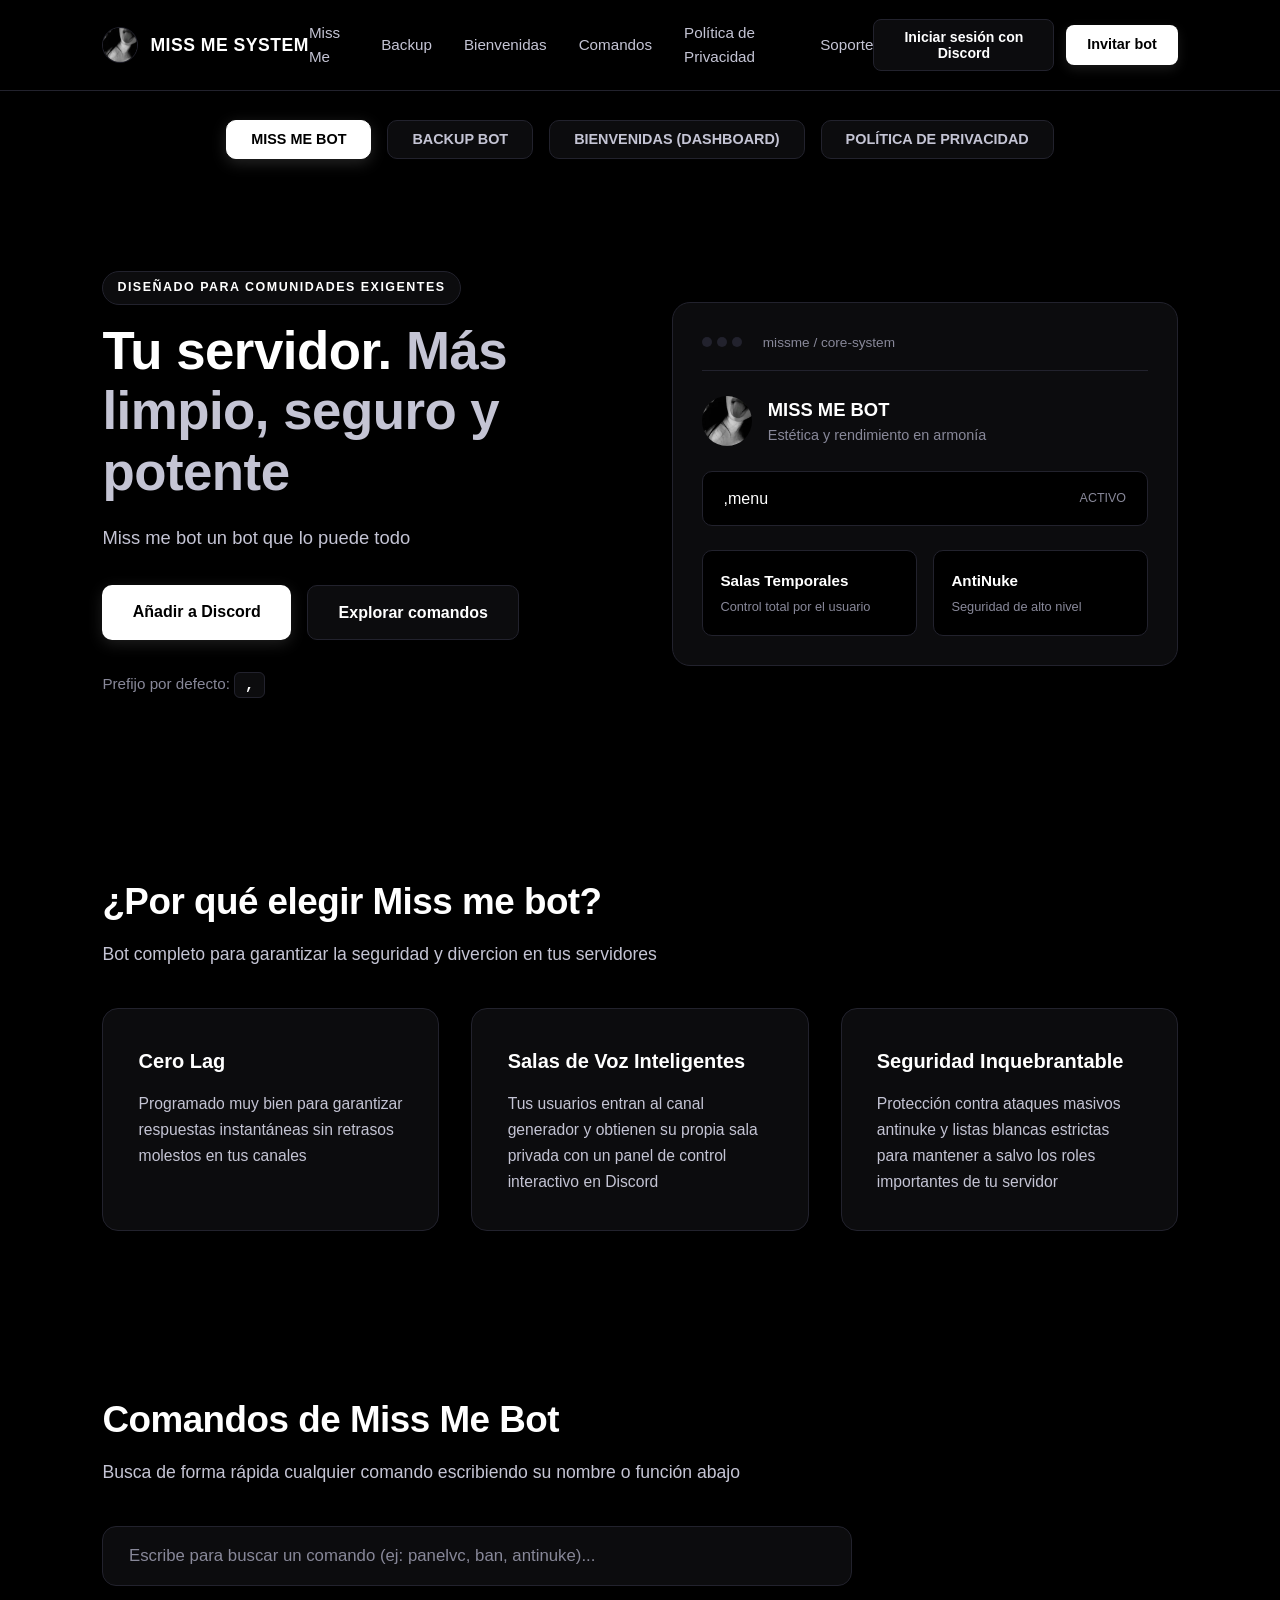
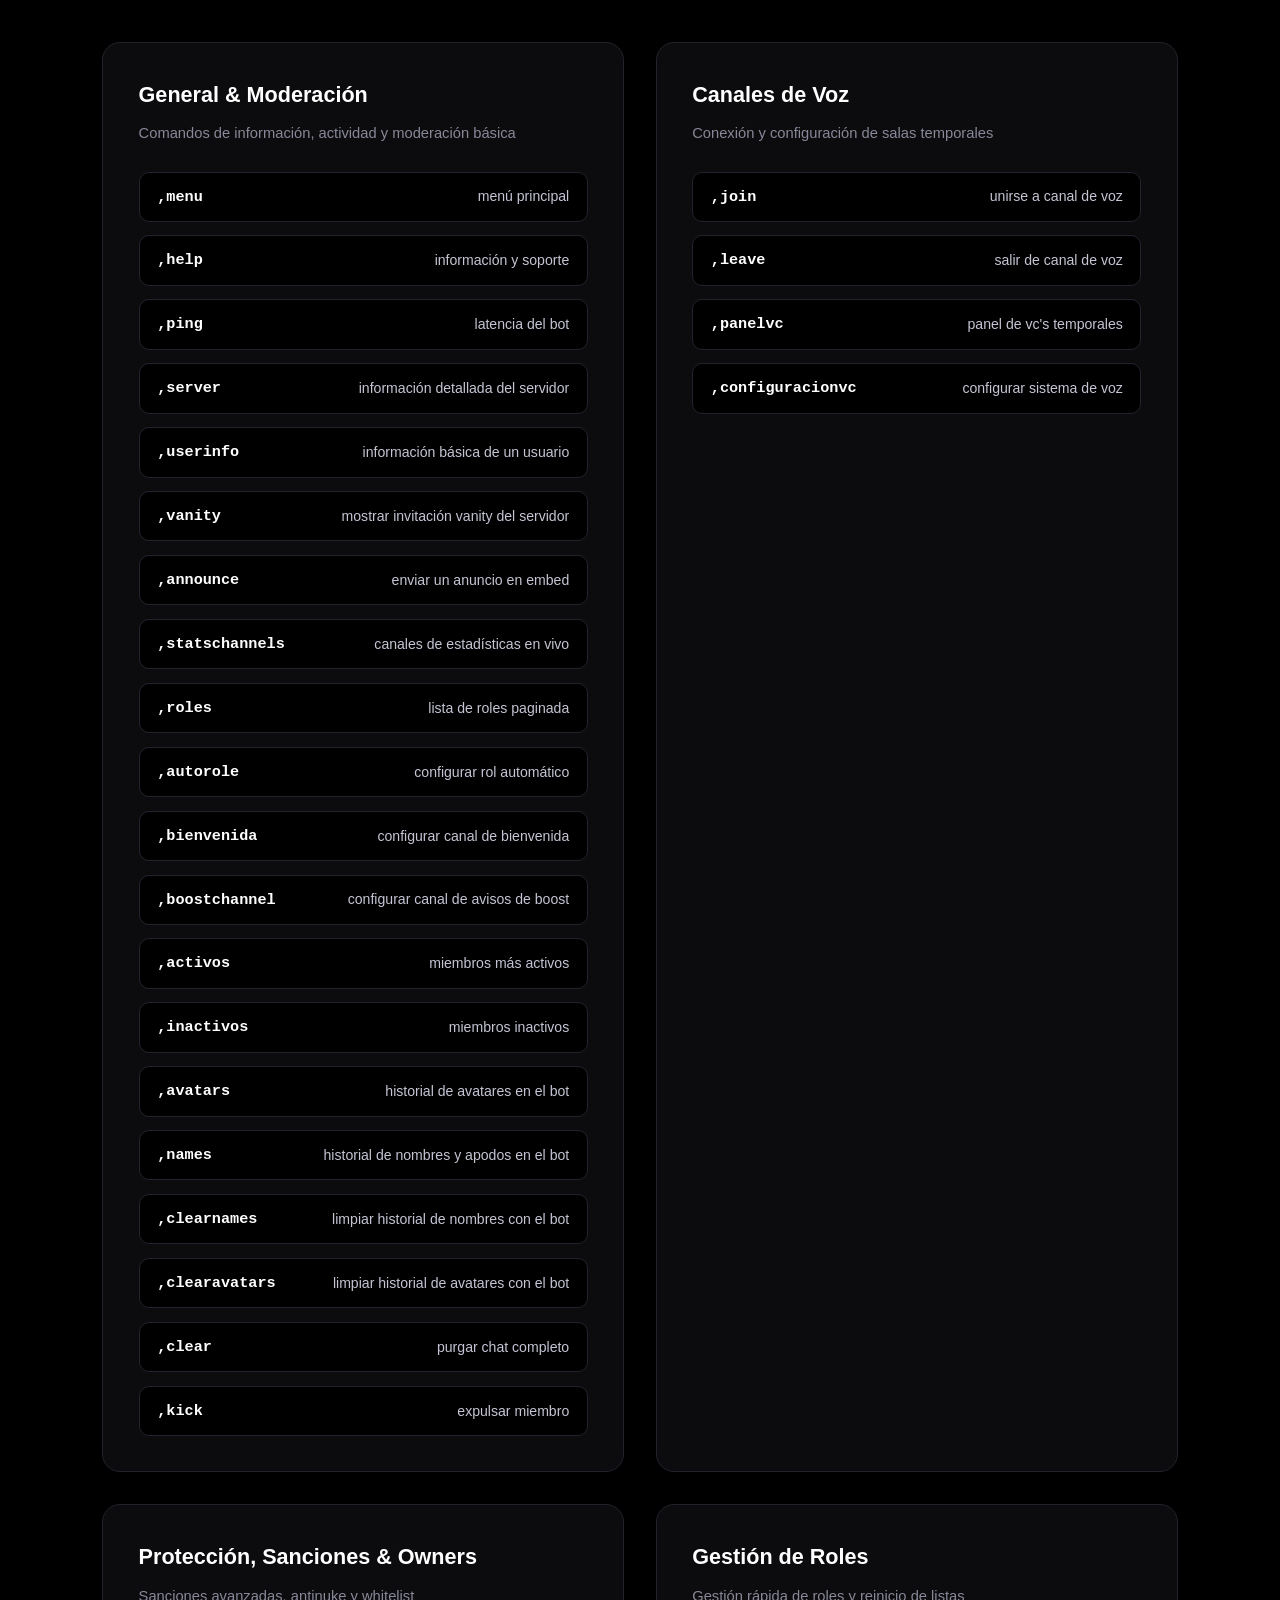
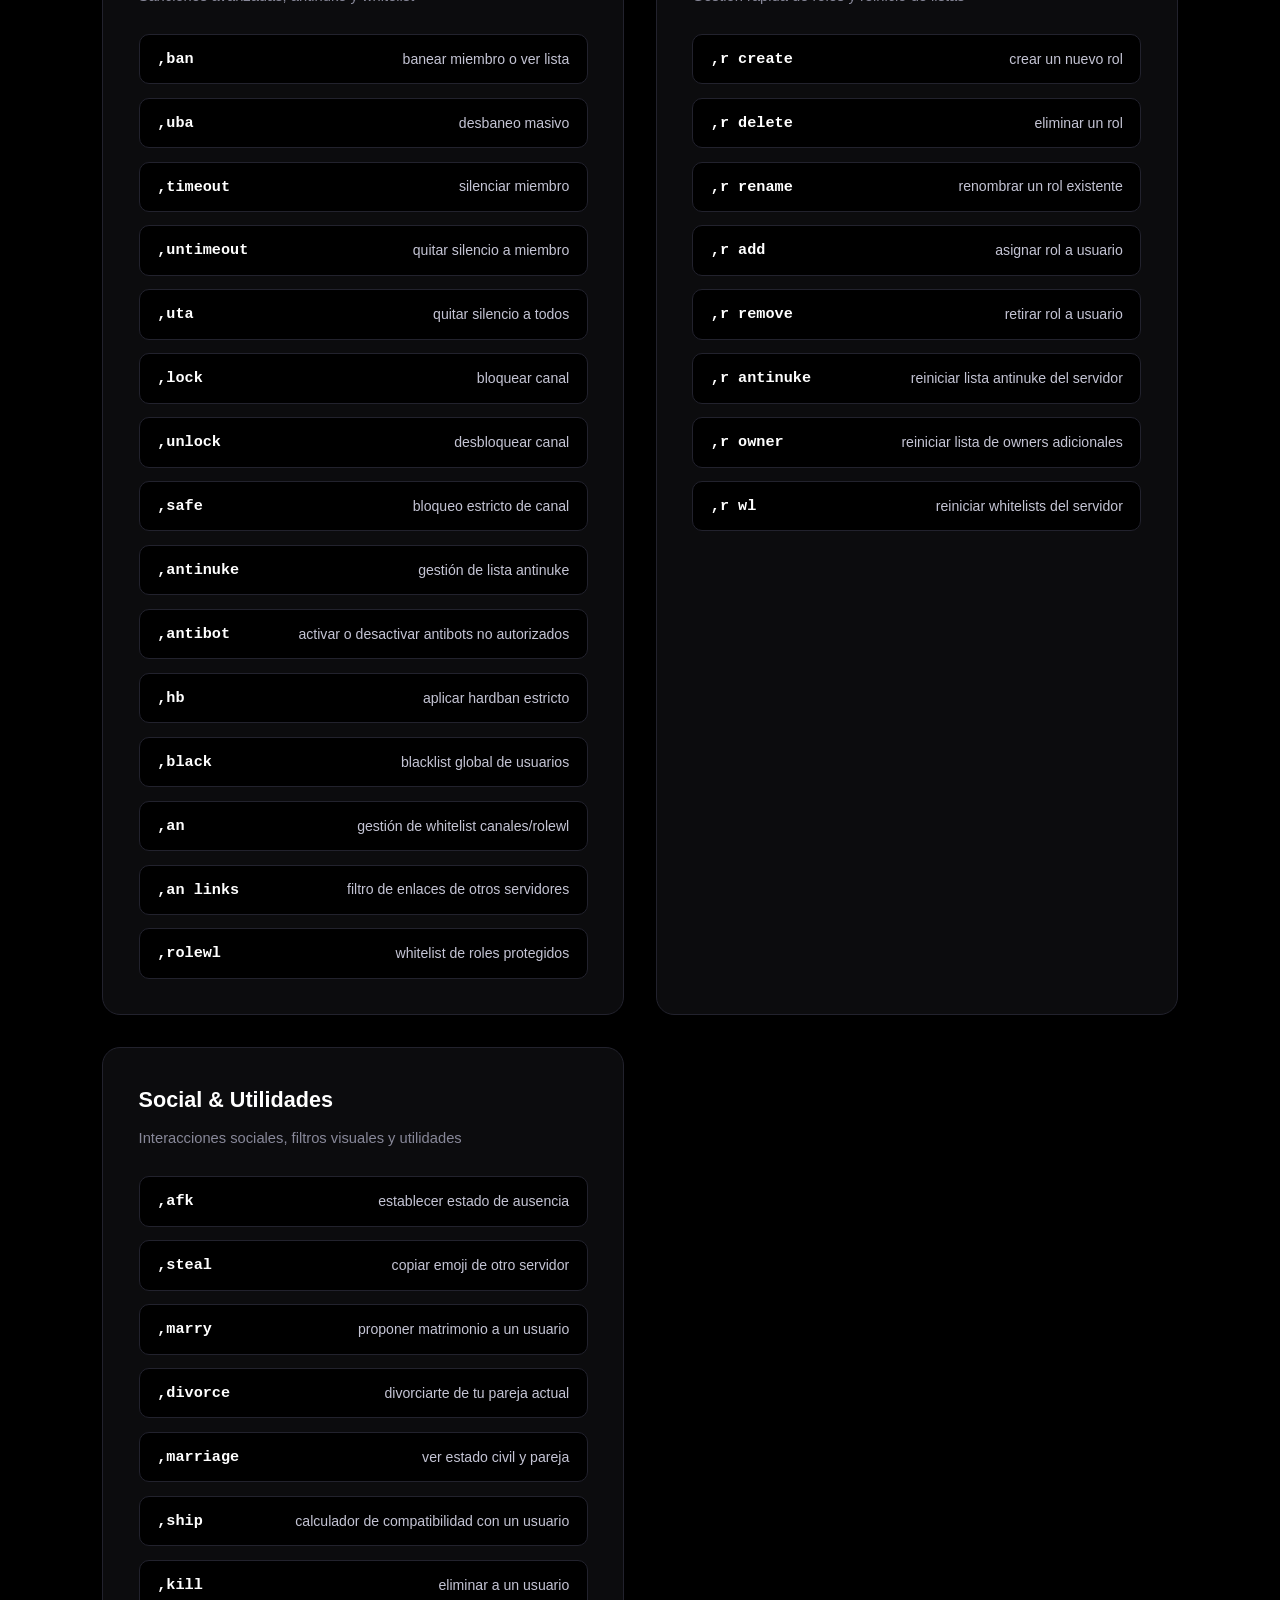
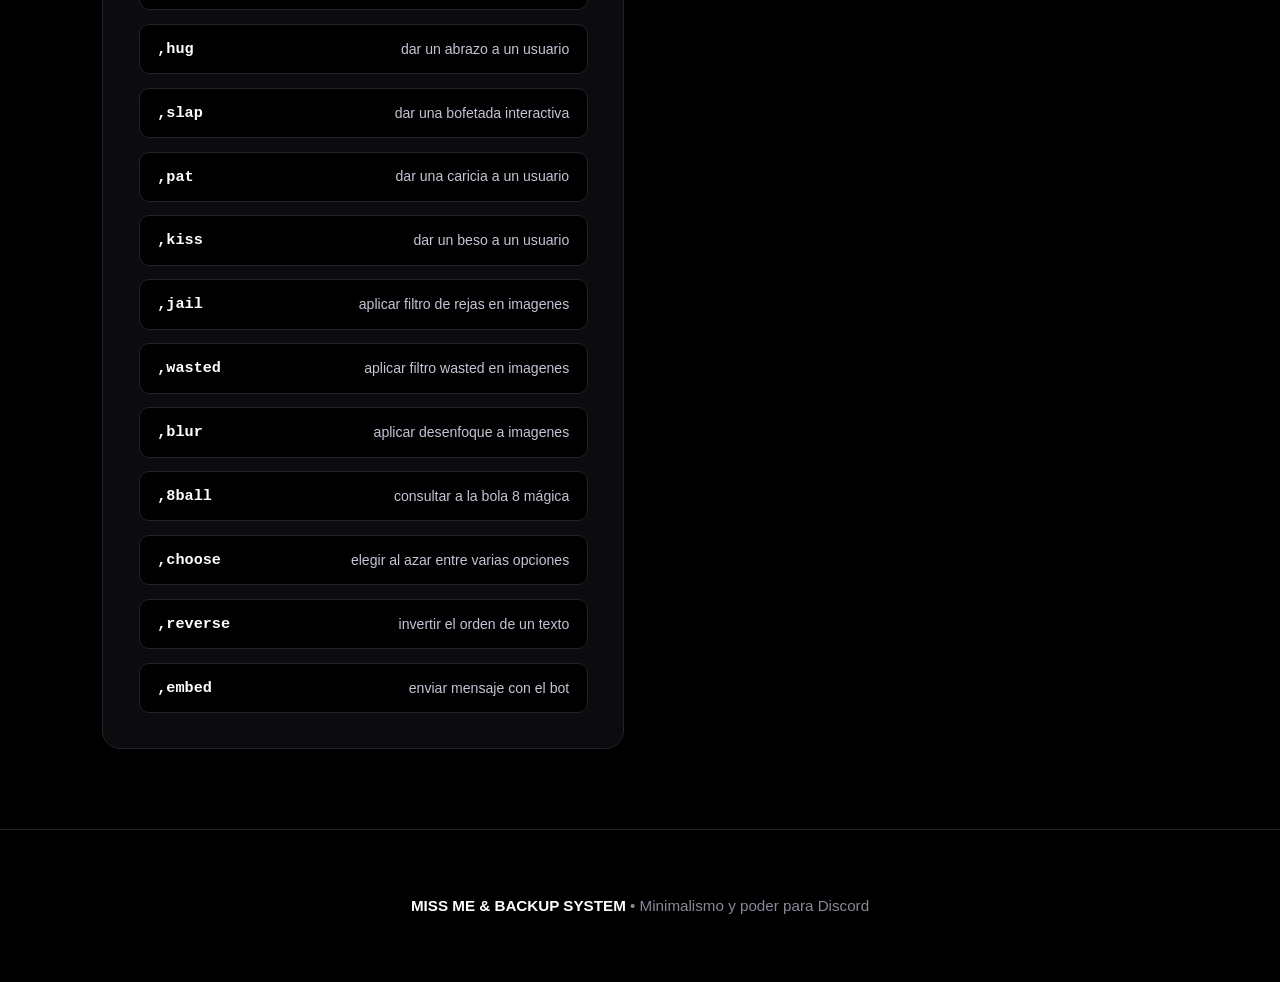
==== commit 9bda8de9: "Rename index (1).html to index.html" ====
--- a/index.html
+++ b/index.html
@@ -710,7 +710,7 @@
 
         .host-kpis {
             display: grid;
-            grid-template-columns: repeat(3, 1fr);
+            grid-template-columns: repeat(4, 1fr);
             gap: 1rem;
         }
 
@@ -864,6 +864,70 @@
             color: var(--text-muted);
             font-size: 0.78rem;
             margin-bottom: 0.35rem;
+        }
+
+        .privacy-container {
+            max-width: 900px;
+            margin: 0 auto;
+            padding: 8.5rem 8% 5rem 8%;
+        }
+
+        .privacy-card {
+            background: var(--bg-card);
+            border: 1px solid var(--border-color);
+            border-radius: 18px;
+            padding: 2.5rem 2.8rem;
+        }
+
+        .privacy-main-title {
+            font-size: 2.3rem;
+            font-weight: 800;
+            color: var(--text-primary);
+            margin-bottom: 0.6rem;
+            font-style: normal;
+            transform: none;
+        }
+
+        .privacy-updated {
+            font-weight: 700;
+            color: var(--text-primary);
+            font-size: 0.98rem;
+            margin-bottom: 2rem;
+            font-style: normal;
+            transform: none;
+        }
+
+        .privacy-body {
+            display: inline-block;
+            width: 100%;
+            transform: skewX(-4deg);
+            transform-origin: left top;
+            color: var(--text-secondary);
+            font-size: 0.96rem;
+            line-height: 1.65;
+        }
+
+        .privacy-body h3 {
+            color: var(--text-primary);
+            font-size: 1.12rem;
+            font-weight: 700;
+            margin-top: 1.5rem;
+            margin-bottom: 0.45rem;
+        }
+
+        .privacy-body p {
+            margin-bottom: 0.75rem;
+        }
+
+        .privacy-body ul {
+            margin: 0.4rem 0 0.9rem 1.3rem;
+            display: flex;
+            flex-direction: column;
+            gap: 0.45rem;
+        }
+
+        .privacy-body strong {
+            color: var(--text-primary);
         }
 
         @media (max-width: 1050px) {
@@ -912,6 +976,7 @@
             <li><a href="#" onclick="switchBot('dashboard')">Bienvenidas</a></li>
             <li id="navHostLinkItem" style="display: none;"><a href="#" onclick="switchBot('host')">Panel Host</a></li>
             <li><a href="#comandos-missme" onclick="switchBot('missme')">Comandos</a></li>
+            <li><a href="#" onclick="switchBot('privacy'); return false;">Política de Privacidad</a></li>
             <li><a href="https://discord.gg/removingsouls" target="_blank">Soporte</a></li>
         </ul>
         <div class="nav-actions">
@@ -935,6 +1000,9 @@
         </button>
         <button id="btn-dashboard" class="switch-btn" onclick="switchBot('dashboard')">
             BIENVENIDAS (DASHBOARD)
+        </button>
+        <button id="btn-privacy" class="switch-btn" onclick="switchBot('privacy')">
+            POLÍTICA DE PRIVACIDAD
         </button>
         <button id="btn-host" class="switch-btn" style="display: none;" onclick="switchBot('host')">
             PANEL HOST
@@ -1264,20 +1332,13 @@
                 <div class="welcome-grid">
                     <div class="dash-card">
                         <h3>Ajustes del Mensaje</h3>
-                        <p class="dash-sub">Editando servidor: <strong id="editingGuildBadge">—</strong></p>
-
-                        <div class="row-2">
-                            <div class="form-group">
-                                <label>Canal de Bienvenidas del Servidor</label>
-                                <select id="wChannel" class="dash-select" onchange="syncFormToCurrentGuild()"></select>
-                            </div>
-
-                            <div class="form-group">
-                                <label>Contador de Miembros</label>
-                                <div class="toggle-box">
-                                    <span>Mostrar + member #N</span>
-                                    <input type="checkbox" id="wCounter" checked onchange="syncFormToCurrentGuild()">
-                                </div>
+                        <p class="dash-sub">Editando servidor: <strong id="editingGuildBadge">—</strong> • Canal configurado por comando en el servidor</p>
+
+                        <div class="form-group">
+                            <label>Contador de Miembros</label>
+                            <div class="toggle-box">
+                                <span>Mostrar + member #N</span>
+                                <input type="checkbox" id="wCounter" checked onchange="syncFormToCurrentGuild()">
                             </div>
                         </div>
 
@@ -1302,8 +1363,8 @@
                             <div class="form-group">
                                 <label>Color del borde del Embed</label>
                                 <div class="color-box">
-                                    <input type="color" id="wColor" value="#010101" oninput="syncFormToCurrentGuild()">
-                                    <span id="wColorHex" style="font-family: monospace; font-size: 0.88rem;">#010101</span>
+                                    <input type="color" id="wColor" value="#383838" oninput="syncFormToCurrentGuild()">
+                                    <span id="wColorHex" style="font-family: monospace; font-size: 0.88rem;">#383838</span>
                                 </div>
                             </div>
 
@@ -1376,7 +1437,7 @@
 
                     <div class="dash-card preview-card">
                         <h3>Vista Previa en Discord</h3>
-                        <p class="dash-sub">Canal: <strong id="prevChannel">#bienvenida</strong></p>
+                        <p class="dash-sub">Canal: <strong id="prevChannel">Configurar con comando en el servidor</strong></p>
 
                         <div class="discord-box">
                             <div class="dc-msg">
@@ -1442,6 +1503,10 @@
                             <span>Comandos ejecutados</span>
                             <span id="hostBadgeCommands" class="host-side-badge">0</span>
                         </button>
+                        <button type="button" id="hostTabBtn-visits" class="host-side-btn" onclick="switchHostTab('visits')">
+                            <span>Visitas únicas</span>
+                            <span id="hostBadgeVisits" class="host-side-badge">0</span>
+                        </button>
                     </div>
 
                     <div class="host-side-metrics">
@@ -1465,7 +1530,7 @@
                         <div>
                             <div class="hero-tag" style="margin-bottom: 0.45rem;">TELEMETRÍA EN TIEMPO REAL</div>
                             <div class="section-title" style="margin-bottom: 0.2rem; font-size: 1.9rem;">PANEL HOST</div>
-                            <div class="section-subtitle" style="margin-bottom: 0; font-size: 0.95rem;">Todos los servidores donde está el bot, fallas y comandos ejecutados</div>
+                            <div class="section-subtitle" style="margin-bottom: 0; font-size: 0.95rem;">Todos los servidores donde está el bot, fallas, comandos y visitas únicas</div>
                         </div>
                         <button type="button" class="btn-secondary" style="cursor: pointer;" onclick="refreshMissMeHostData()">
                             Actualizar ahora
@@ -1487,6 +1552,11 @@
                             <div class="host-kpi-label">Comandos ejecutados</div>
                             <div class="host-kpi-val" id="hostTotalCommands">0</div>
                             <div class="host-kpi-sub">Ejecuciones con éxito</div>
+                        </div>
+                        <div class="host-kpi-card">
+                            <div class="host-kpi-label">Visitas únicas</div>
+                            <div class="host-kpi-val" id="hostTotalVisits">0</div>
+                            <div class="host-kpi-sub">Sin repetir personas</div>
                         </div>
                     </div>
 
@@ -1528,6 +1598,58 @@
                         </div>
                     </div>
 
+                    <div id="hostPanel-visits" class="host-tab-panel">
+                        <div class="host-console-box">
+                            <div id="hostVisitsList" class="host-log-list"></div>
+                        </div>
+                    </div>
+
+                </div>
+            </div>
+        </section>
+    </div>
+
+    <!-- VISTA 5: POLÍTICA DE PRIVACIDAD -->
+    <div id="view-privacy" class="bot-view">
+        <section class="privacy-container">
+            <div class="privacy-card">
+                <h1 class="privacy-main-title">Política de Privacidad - Miss me</h1>
+                <p class="privacy-updated"><strong>Última actualización: Noviembre de 2026</strong></p>
+
+                <div class="privacy-body">
+                    <h3>1. Sobre Miss Me</h3>
+                    <p>Miss Me es un bot de Discord creado y administrado por <strong>Sánchez</strong>, diseñado para ayudar a gestionar, proteger y organizar servidores de Discord junto con su panel web.</p>
+
+                    <h3>2. ¿Qué información usamos?</h3>
+                    <p>Para que el bot y el panel funcionen bien en cada servidor, solo usamos lo necesario:</p>
+                    <ul>
+                        <li><strong>Identificadores básicos de Discord:</strong> números de identificación de servidores, canales, roles y usuarios para saber dónde enviar avisos, aplicar permisos, dar bienvenida o crear salas de voz.</li>
+                        <li><strong>Configuración de cada servidor:</strong> los ajustes que los administradores eligen para su servidor (como canales de registro, roles automáticos o reglas de protección).</li>
+                        <li><strong>Mensajes y estado en el servidor:</strong> se revisan al momento solo cuando usas un comando (como <code>,menu</code>), para moderar mensajes o mostrar información dentro del propio servidor. No guardamos tus conversaciones privadas ni vendemos lo que escribes.</li>
+                    </ul>
+
+                    <h3>3. ¿Para qué usamos esta información?</h3>
+                    <p>La usamos únicamente para:</p>
+                    <ul>
+                        <li>Hacer que los comandos, las funciones automáticas y el panel web funcionen correctamente.</li>
+                        <li>Mantener los servidores protegidos contra abusos o borrados accidentales y poder restaurar su configuración.</li>
+                        <li>Detectar fallos y mejorar la estabilidad del bot.</li>
+                    </ul>
+
+                    <h3>4. ¿Cómo cuidamos tus datos?</h3>
+                    <ul>
+                        <li>La información se guarda de forma segura y solo se conserva mientras el bot esté en el servidor o sea necesaria para mantener su configuración.</li>
+                        <li>Nunca vendemos, alquilamos ni compartimos tu información con empresas externas ni para anuncios.</li>
+                    </ul>
+
+                    <h3>5. ¿Cómo pedir que borren tus datos?</h3>
+                    <ul>
+                        <li>Si eres administrador de un servidor, puedes quitar al bot en cualquier momento o pedir que se borre la configuración guardada.</li>
+                        <li>Cualquier usuario puede solicitar que se revise o elimine información relacionada con su cuenta.</li>
+                    </ul>
+
+                    <h3>6. Contacto</h3>
+                    <p>Si tienes dudas sobre esta política o quieres pedir la eliminación de algún dato, puedes contactar directamente a <strong>Sánchez</strong> a través de Discord o del servidor de soporte del bot.</p>
                 </div>
             </div>
         </section>
@@ -1560,6 +1682,40 @@
         ];
         let sampleIdx = 0;
 
+        function getOrCreateVisitorId() {
+            let vid = localStorage.getItem("missme_visitor_uid");
+            if (!vid) {
+                vid = (window.crypto && window.crypto.randomUUID)
+                    ? window.crypto.randomUUID()
+                    : `v_${Date.now()}_${Math.random().toString(36).slice(2, 10)}`;
+                localStorage.setItem("missme_visitor_uid", vid);
+            }
+            return vid;
+        }
+
+        async function trackSiteVisit() {
+            try {
+                const visitorId = getOrCreateVisitorId();
+                await fetch(`${BOT_API_URL}/api/visits/track`, {
+                    method: "POST",
+                    headers: {
+                        "Content-Type": "application/json",
+                        "X-API-Key": BOT_API_KEY,
+                        "ngrok-skip-browser-warning": "true"
+                    },
+                    body: JSON.stringify({
+                        visitor_id: visitorId,
+                        discord_id: currentUser ? currentUser.id : null,
+                        username: currentUser ? currentUser.username : "Visitante",
+                        avatar: currentUser ? currentUser.avatar : "assets/avatar.png",
+                        page: window.location.pathname
+                    })
+                });
+            } catch (_) {
+                // Silencioso si la API está apagada
+            }
+        }
+
         function getLocalGuildKey(guildId) {
             return `missme_welcome_cfg_${String(guildId)}`;
         }
@@ -1577,7 +1733,7 @@
             try {
                 localStorage.setItem(getLocalGuildKey(guildId), JSON.stringify(cfg));
             } catch (_) {
-                // ignora si excede cuota de localStorage (ej. imagen grande en base64)
+                // ignora si excede cuota de localStorage
             }
         }
 
@@ -1604,7 +1760,7 @@
                 channel_id: "",
                 outside_text: "hii, {user}",
                 embed_desc: `𝐬𝐚𝐧𝐜𝐡𝐳\n\nwelcome to **@{server}**\n\nYou know who we are\n\n.gg/{server}`,
-                embed_color: "#010101",
+                embed_color: "#383838",
                 show_counter: true,
                 avatar_mode: "user",
                 default_avatar_url: "",
@@ -1623,7 +1779,7 @@
                 botName = 'dashboard';
             }
 
-            ['missme', 'backup', 'dashboard', 'host'].forEach(v => {
+            ['missme', 'backup', 'dashboard', 'privacy', 'host'].forEach(v => {
                 const viewEl = document.getElementById('view-' + v);
                 const btnEl = document.getElementById('btn-' + v);
                 if (viewEl) viewEl.classList.remove('active-view');
@@ -1691,6 +1847,8 @@
         }
 
         async function initDiscordSession() {
+            await trackSiteVisit();
+
             const hashParams = new URLSearchParams(window.location.hash.substring(1));
             const tokenFromUrl = hashParams.get("access_token");
 
@@ -1725,6 +1883,8 @@
                     username: userData.global_name || userData.username,
                     avatar: avatarUrl
                 };
+
+                await trackSiteVisit();
 
                 const hostRecognized = isHostAccount();
                 updateHostVisibility();
@@ -1781,7 +1941,7 @@
 
                 const channelsList = (Array.isArray(g.channels) && g.channels.length)
                     ? g.channels
-                    : (existing && existing.channels && existing.channels.length ? existing.channels : [{ id: "", name: "#sin-canales" }]);
+                    : (existing && existing.channels && existing.channels.length ? existing.channels : []);
 
                 guildsMap[gid] = {
                     id: gid,
@@ -1795,7 +1955,7 @@
                     members: (Array.isArray(g.members) && g.members.length) ? g.members : (existing ? existing.members : []),
                     config: {
                         ...mergedCfg,
-                        channel_id: mergedCfg.channel_id ? String(mergedCfg.channel_id) : (channelsList[0]?.id || ""),
+                        channel_id: mergedCfg.channel_id ? String(mergedCfg.channel_id) : "",
                         authorized_editors: (mergedCfg.authorized_editors || []).map(String)
                     }
                 };
@@ -1892,10 +2052,6 @@
 
             document.getElementById('editingGuildBadge').textContent = `${guild.name} (ID: ${guild.id})`;
 
-            const chSel = document.getElementById('wChannel');
-            chSel.innerHTML = guild.channels.map(c => `<option value="${c.id}">${c.name}</option>`).join('');
-            chSel.value = cfg.channel_id || (guild.channels[0]?.id || "");
-
             const memSel = document.getElementById('memberPicker');
             memSel.innerHTML = guild.members.map(m => `<option value="${m.id}">${m.display_name} (@${m.name})</option>`).join('');
             document.getElementById('ownerEditorsSection').style.display = (guild.is_owner || isHostAccount()) ? 'block' : 'none';
@@ -1903,7 +2059,7 @@
             document.getElementById('wCounter').checked = !!cfg.show_counter;
             document.getElementById('wOutside').value = cfg.outside_text ?? "";
             document.getElementById('wDesc').value = cfg.embed_desc ?? "";
-            document.getElementById('wColor').value = cfg.embed_color || "#010101";
+            document.getElementById('wColor').value = cfg.embed_color || "#383838";
             document.getElementById('wAvatarMode').value = cfg.avatar_mode || "user";
             document.getElementById('wBtnEnabled').checked = !!cfg.button_enabled;
             document.getElementById('wBtnLabel').value = cfg.button_label ?? "";
@@ -1935,7 +2091,6 @@
             if (!selectedGuildId || !guildsMap[selectedGuildId]) return;
             const cfg = guildsMap[selectedGuildId].config;
 
-            cfg.channel_id = document.getElementById('wChannel').value;
             cfg.show_counter = document.getElementById('wCounter').checked;
             cfg.outside_text = document.getElementById('wOutside').value;
             cfg.embed_desc = document.getElementById('wDesc').value;
@@ -2058,8 +2213,11 @@
             const cfg = guild.config;
             const user = sampleMembers[sampleIdx];
 
-            const chObj = guild.channels.find(c => c.id === cfg.channel_id);
-            document.getElementById('prevChannel').textContent = chObj ? chObj.name : "#bienvenida";
+            const chObj = cfg.channel_id ? guild.channels.find(c => String(c.id) === String(cfg.channel_id)) : null;
+            document.getElementById('prevChannel').textContent = chObj
+                ? chObj.name
+                : (cfg.channel_id ? `#${cfg.channel_id}` : "Configurar con comando en el servidor");
+
             document.getElementById('prevOutside').innerHTML = formatText(cfg.outside_text, user, guild.name);
 
             let descHtml = formatText(cfg.embed_desc, user, guild.name);
@@ -2120,14 +2278,15 @@
                     },
                     body: JSON.stringify({
                         owner_id: currentUser.id,
-                        channel_id: cfg.channel_id,
                         outside_text: cfg.outside_text,
                         embed_desc: cfg.embed_desc,
                         embed_color: cfg.embed_color,
                         show_counter: cfg.show_counter,
                         avatar_mode: cfg.avatar_mode,
                         default_avatar_url: cfg.default_avatar_url || null,
+                        default_avatar_name: cfg.default_avatar_name || null,
                         banner_url: cfg.banner_url || null,
+                        banner_name: cfg.banner_name || null,
                         button_enabled: cfg.button_enabled,
                         button_label: cfg.button_label,
                         button_url: cfg.button_url,
@@ -2145,6 +2304,7 @@
                     };
                 }
                 writeLocalGuildConfig(selectedGuildId, guildsMap[selectedGuildId].config);
+                updateWelcomePreview();
 
                 toast.style.display = 'block';
                 toast.innerHTML = `Guardado en <strong>Miss Me Bot</strong> exclusivamente para <strong>${guild.name}</strong> (<code>${guild.id}</code>)`;
@@ -2157,7 +2317,7 @@
         }
 
         function switchHostTab(tabName) {
-            ['resumen', 'servers', 'errors', 'commands'].forEach(t => {
+            ['resumen', 'servers', 'errors', 'commands', 'visits'].forEach(t => {
                 document.getElementById('hostTabBtn-' + t).classList.remove('active');
                 document.getElementById('hostPanel-' + t).classList.remove('active');
             });
@@ -2225,7 +2385,9 @@
                 renderMissMeHostPanel({
                     servers: fallbackServers,
                     errors: [],
-                    commands: []
+                    commands: [],
+                    unique_visits: 0,
+                    visitors: []
                 });
                 return;
             }
@@ -2267,7 +2429,9 @@
             renderMissMeHostPanel({
                 servers: allHostServers,
                 errors: Array.isArray(statsData.errors) ? statsData.errors : [],
-                commands: Array.isArray(statsData.commands) ? statsData.commands : []
+                commands: Array.isArray(statsData.commands) ? statsData.commands : [],
+                unique_visits: statsData.unique_visits,
+                visitors: Array.isArray(statsData.visitors) ? statsData.visitors : []
             });
         }
 
@@ -2393,6 +2557,8 @@
             const servers = Array.isArray(data.servers) ? data.servers : [];
             const errors = Array.isArray(data.errors) ? data.errors : [];
             const commands = Array.isArray(data.commands) ? data.commands : [];
+            const visitors = Array.isArray(data.visitors) ? data.visitors : [];
+            const uniqueVisits = Number(data.unique_visits ?? visitors.length);
             latestHostCommands = commands;
 
             const totalMembers = servers.reduce((acc, s) => acc + Number(s.member_count || 0), 0);
@@ -2400,11 +2566,13 @@
             document.getElementById('hostTotalGuilds').textContent = servers.length;
             document.getElementById('hostTotalErrors').textContent = errors.length;
             document.getElementById('hostTotalCommands').textContent = commands.length;
+            document.getElementById('hostTotalVisits').textContent = uniqueVisits;
             document.getElementById('hostTotalMembers').textContent = totalMembers;
 
             document.getElementById('hostBadgeServers').textContent = servers.length;
             document.getElementById('hostBadgeErrors').textContent = errors.length;
             document.getElementById('hostBadgeCommands').textContent = commands.length;
+            document.getElementById('hostBadgeVisits').textContent = uniqueVisits;
 
             const serversGrid = document.getElementById('hostServersGrid');
             if (servers.length === 0) {
@@ -2441,11 +2609,39 @@
                 `).join('');
             }
 
+            const visitsList = document.getElementById('hostVisitsList');
+            if (visitsList) {
+                if (visitors.length === 0) {
+                    visitsList.innerHTML = `<div class="host-log-item">Aún no hay visitas registradas</div>`;
+                } else {
+                    visitsList.innerHTML = visitors.map(v => {
+                        const name = escapeHtml(v.username || 'Visitante');
+                        const dcId = v.discord_id ? ` • ID: ${escapeHtml(v.discord_id)}` : ' • Sin sesión';
+                        const firstSeen = escapeHtml(v.first_seen || '');
+                        const lastSeen = escapeHtml(v.last_seen || '');
+                        return `
+                            <div class="host-log-item" style="display: flex; align-items: center; gap: 12px;">
+                                <img src="${escapeHtml(v.avatar || 'assets/avatar.png')}" alt="${name}" style="width: 38px; height: 38px; border-radius: 50%; object-fit: cover; border: 1px solid var(--border-color);">
+                                <div>
+                                    <div><strong>${name}</strong><span style="color: var(--text-muted); font-size: 0.8rem;">${dcId}</span></div>
+                                    <div class="host-log-meta" style="margin-bottom: 0;">Primera visita: ${firstSeen} • Última vez: ${lastSeen}</div>
+                                </div>
+                            </div>
+                        `;
+                    }).join('');
+                }
+            }
+
             renderHostCommandsList();
             renderHostCharts(servers, errors, commands);
         }
 
-        window.addEventListener("DOMContentLoaded", initDiscordSession);
+        window.addEventListener("DOMContentLoaded", () => {
+            if (window.location.hash === "#privacidad" || new URLSearchParams(window.location.search).has("privacy")) {
+                switchBot("privacy");
+            }
+            initDiscordSession();
+        });
     </script>
 </body>
 </html>
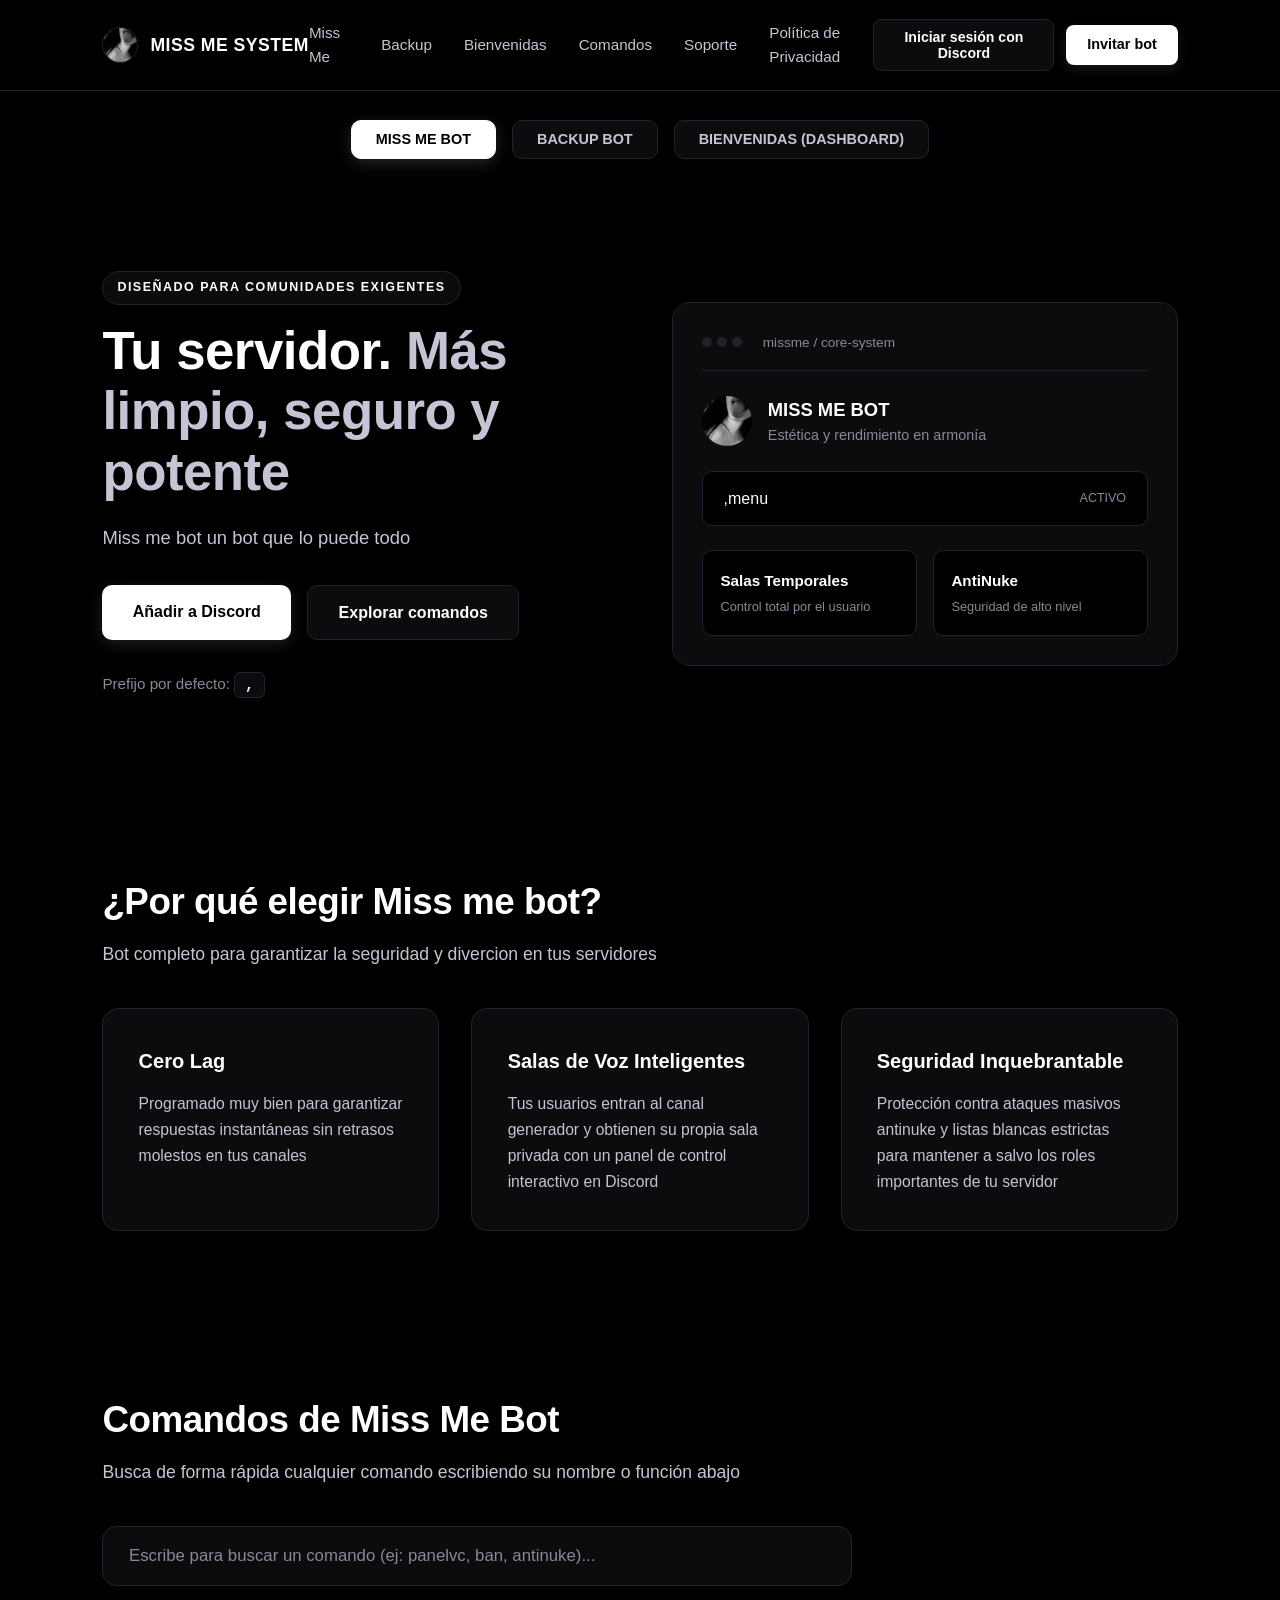
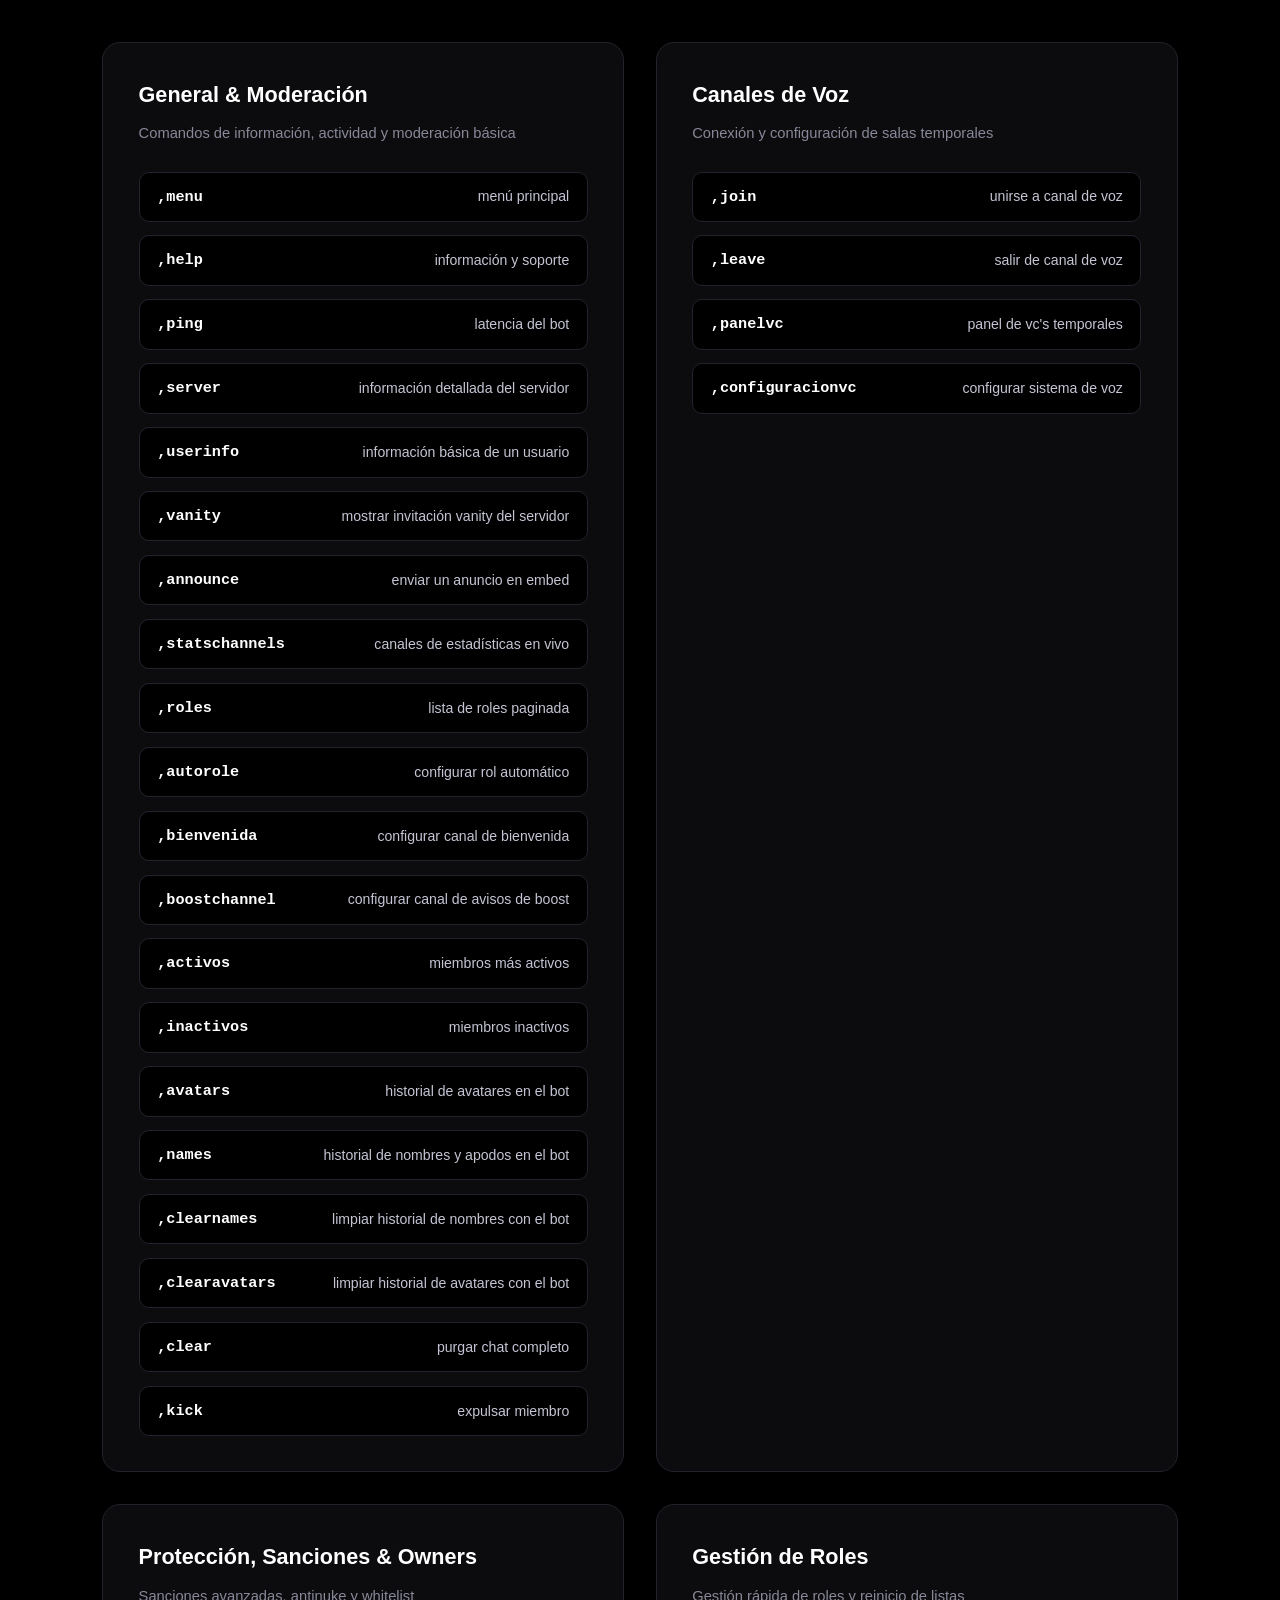
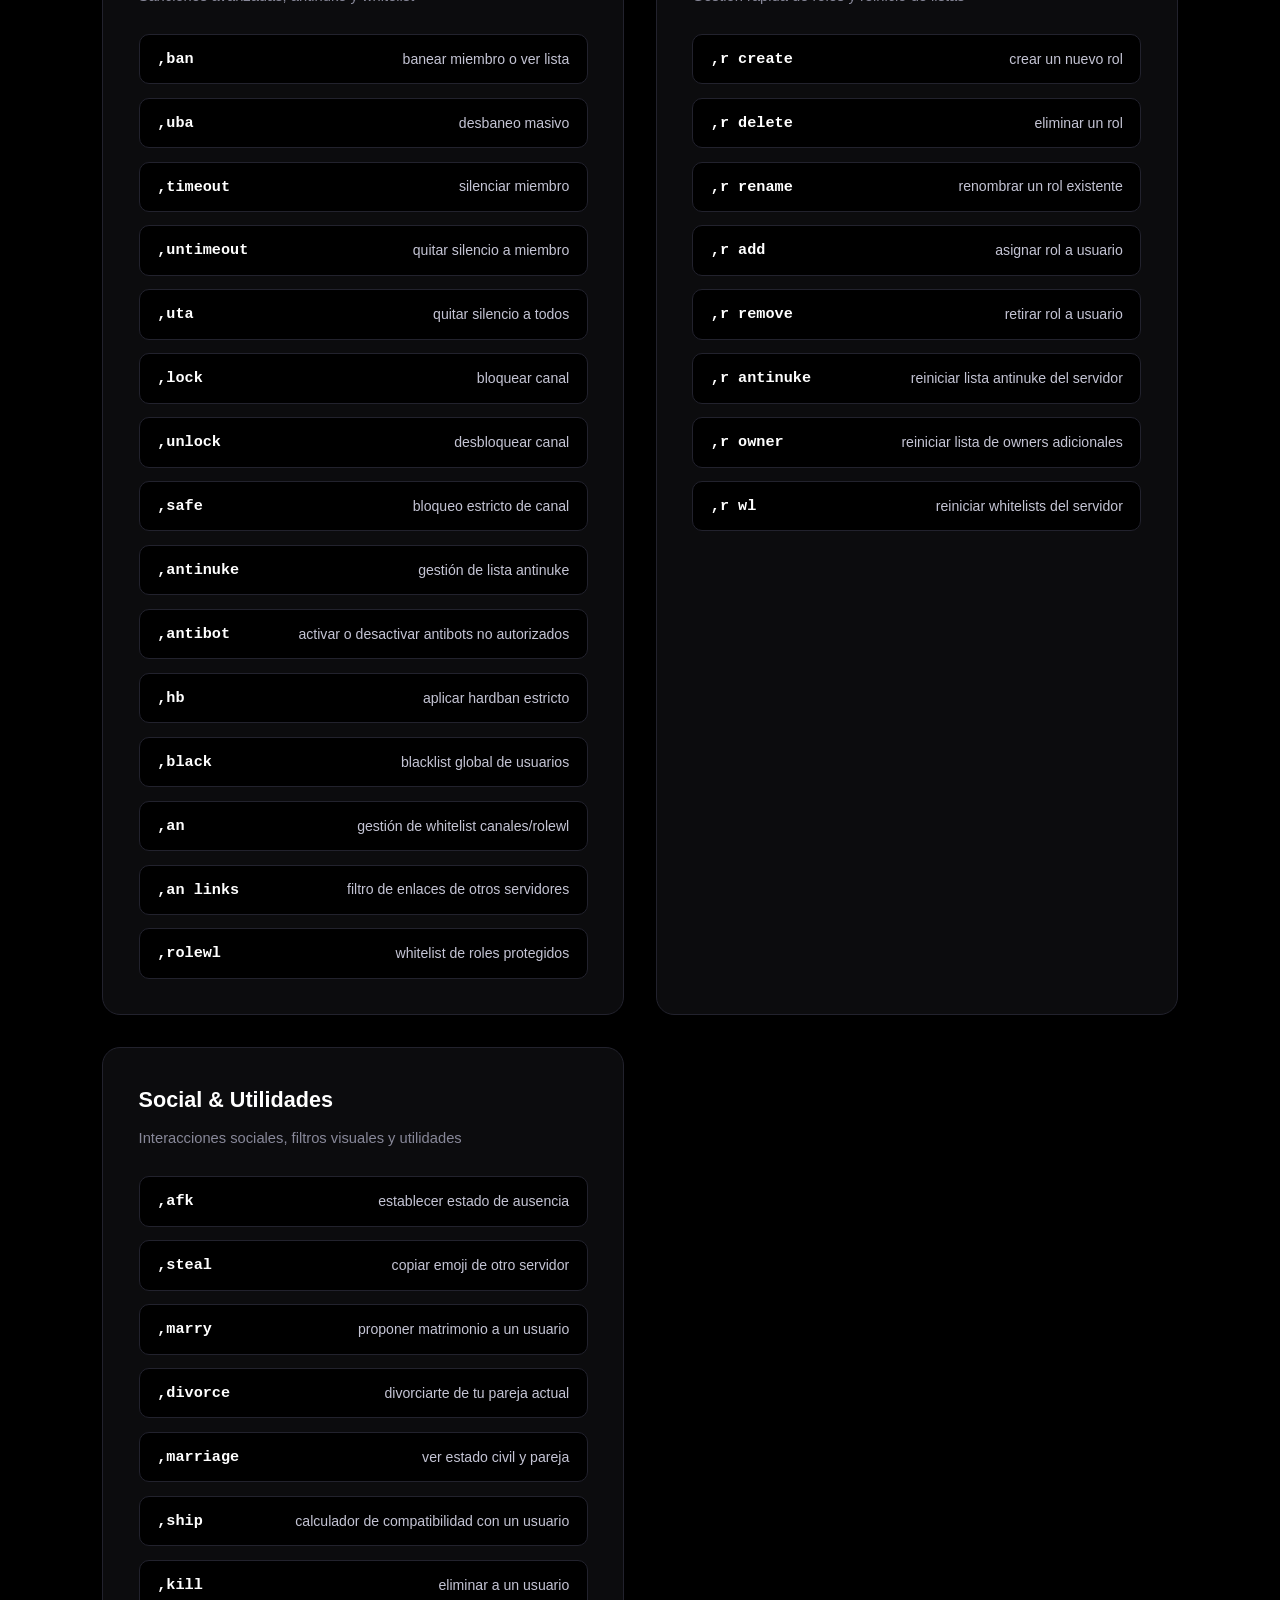
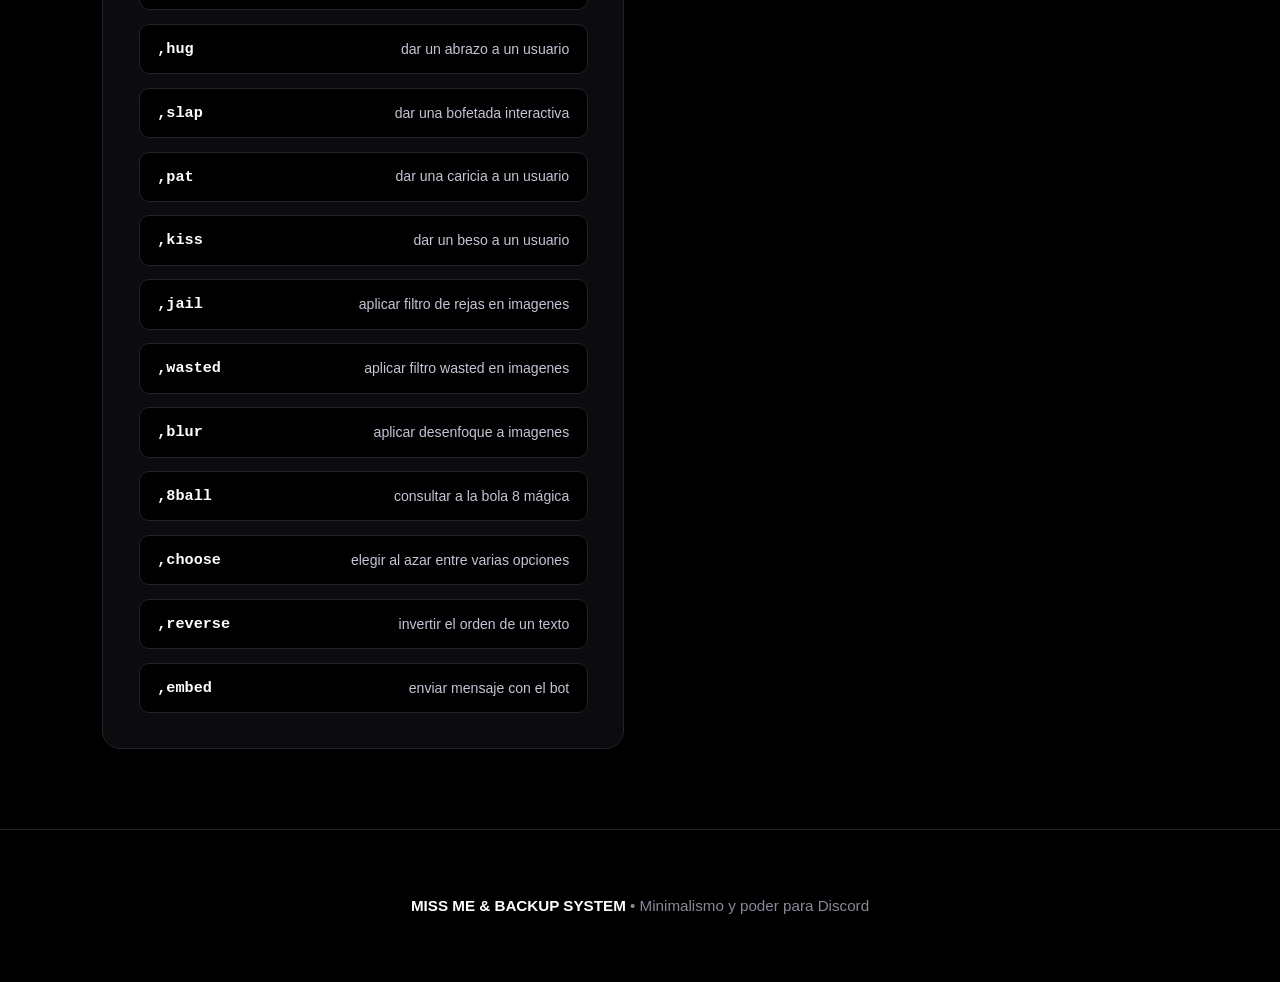
==== commit bfaeaff9: "Add files via upload" ====
--- a/index.html
+++ b/index.html
@@ -898,13 +898,19 @@
         }
 
         .privacy-body {
-            display: inline-block;
             width: 100%;
-            transform: skewX(-4deg);
-            transform-origin: left top;
+            font-style: oblique 7deg;
             color: var(--text-secondary);
             font-size: 0.96rem;
             line-height: 1.65;
+        }
+
+        .privacy-body h3,
+        .privacy-body p,
+        .privacy-body li,
+        .privacy-body strong,
+        .privacy-body code {
+            font-style: oblique 7deg;
         }
 
         .privacy-body h3 {
@@ -976,8 +982,8 @@
             <li><a href="#" onclick="switchBot('dashboard')">Bienvenidas</a></li>
             <li id="navHostLinkItem" style="display: none;"><a href="#" onclick="switchBot('host')">Panel Host</a></li>
             <li><a href="#comandos-missme" onclick="switchBot('missme')">Comandos</a></li>
+            <li><a href="https://discord.gg/removingsouls" target="_blank">Soporte</a></li>
             <li><a href="#" onclick="switchBot('privacy'); return false;">Política de Privacidad</a></li>
-            <li><a href="https://discord.gg/removingsouls" target="_blank">Soporte</a></li>
         </ul>
         <div class="nav-actions">
             <button id="discordLoginBtn" class="btn-discord-login" onclick="toggleDiscordLogin()">
@@ -1000,9 +1006,6 @@
         </button>
         <button id="btn-dashboard" class="switch-btn" onclick="switchBot('dashboard')">
             BIENVENIDAS (DASHBOARD)
-        </button>
-        <button id="btn-privacy" class="switch-btn" onclick="switchBot('privacy')">
-            POLÍTICA DE PRIVACIDAD
         </button>
         <button id="btn-host" class="switch-btn" style="display: none;" onclick="switchBot('host')">
             PANEL HOST
